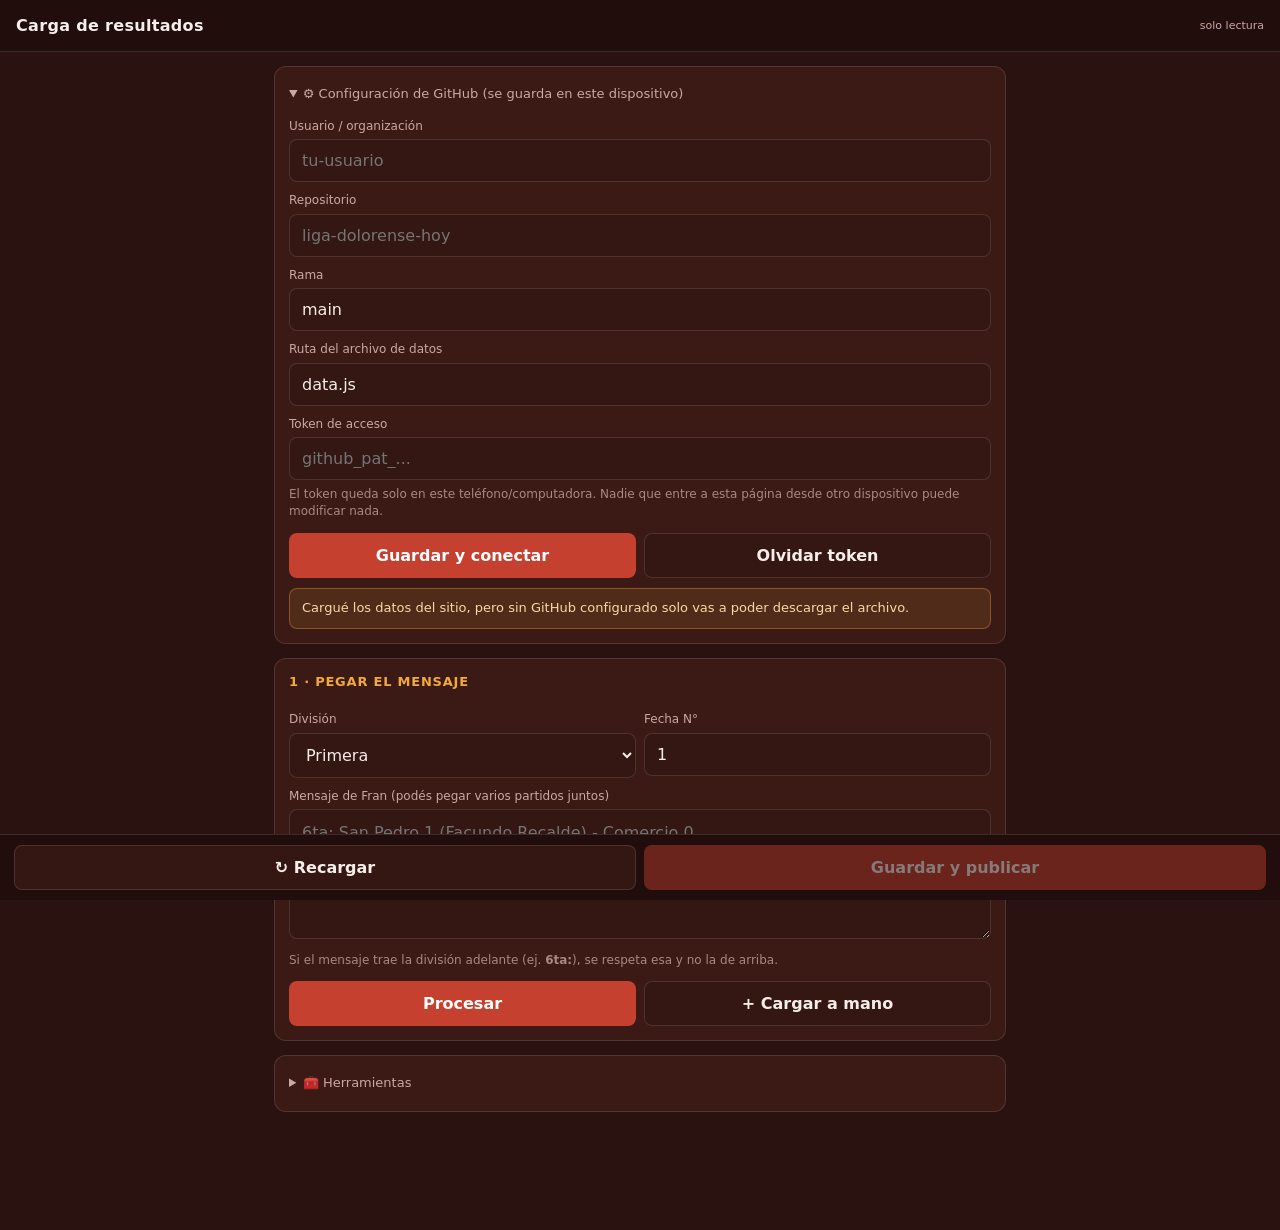
==== carga.html @ 88c8e80f "Add files via upload" ====
<!DOCTYPE html>
<html lang="es">
<head>
<meta charset="UTF-8">
<meta name="viewport" content="width=device-width, initial-scale=1.0">
<meta name="robots" content="noindex, nofollow">
<title>Carga · Liga Dolorense Hoy</title>
<style>
:root{
  --bg:#2A1210; --bg-alt:#341612; --panel:#3B1A16; --header:#210D0B;
  --border:rgba(255,255,255,.12); --text:#F5EEE9; --muted:#C9A9A2; --dim:#A98882;
  --red:#C6402F; --red-bright:#E5502F; --gold:#F2A93B; --teal:#33CE9B; --danger:#FF5C55;
}
*{box-sizing:border-box;-webkit-tap-highlight-color:transparent;}
body{margin:0;background:var(--bg);color:var(--text);font-family:system-ui,-apple-system,"Segoe UI",Roboto,sans-serif;font-size:15px;line-height:1.45;padding-bottom:90px;}
header{background:var(--header);padding:14px 16px;position:sticky;top:0;z-index:20;display:flex;align-items:center;justify-content:space-between;gap:10px;border-bottom:1px solid var(--border);}
header h1{margin:0;font-size:16px;letter-spacing:.02em;}
header .estado{font-size:11px;color:var(--muted);}
main{padding:14px;max-width:760px;margin:0 auto;}
section{background:var(--panel);border:1px solid var(--border);border-radius:12px;padding:14px;margin-bottom:14px;}
h2{margin:0 0 10px;font-size:13px;text-transform:uppercase;letter-spacing:.06em;color:var(--gold);}
label{display:block;font-size:12px;color:var(--muted);margin:10px 0 4px;}
input,select,textarea,button{font-family:inherit;font-size:16px;}
input,select,textarea{width:100%;background:var(--bg-alt);border:1px solid var(--border);color:var(--text);border-radius:8px;padding:11px 12px;}
textarea{min-height:130px;resize:vertical;line-height:1.5;}
button{cursor:pointer;border:none;border-radius:8px;padding:12px 16px;font-weight:600;background:var(--bg-alt);color:var(--text);border:1px solid var(--border);}
button.primary{background:var(--red);color:#fff;border-color:transparent;}
button.gold{background:var(--gold);color:#3A2205;border-color:transparent;}
button:disabled{opacity:.45;cursor:not-allowed;}
.row{display:flex;gap:8px;flex-wrap:wrap;}
.row>*{flex:1;min-width:0;}
details summary{cursor:pointer;font-size:13px;color:var(--muted);padding:4px 0;}
.hint{font-size:12px;color:var(--dim);margin-top:6px;}
.aviso{padding:10px 12px;border-radius:8px;font-size:13px;margin-top:10px;}
.aviso.err{background:rgba(255,92,85,.14);border:1px solid rgba(255,92,85,.4);color:#FFC9C6;}
.aviso.warn{background:rgba(242,169,59,.12);border:1px solid rgba(242,169,59,.35);color:#F7D9A6;}
.aviso.ok{background:rgba(51,206,155,.12);border:1px solid rgba(51,206,155,.35);color:#B6EFD8;}

.partido{background:var(--bg-alt);border:1px solid var(--border);border-radius:10px;padding:12px;margin-bottom:10px;}
.partido.suspendido{border-color:rgba(242,169,59,.5);background:rgba(242,169,59,.06);}
.btn-suspender{width:100%;margin:8px 0 4px;padding:9px;border-radius:8px;border:1px dashed var(--muted);background:none;color:var(--muted);font-size:12.5px;}
.btn-suspender.activo{border:1px solid var(--gold);background:rgba(242,169,59,.14);color:var(--gold);font-weight:600;}
.borrador-aviso{position:sticky;top:56px;z-index:15;margin:-4px -4px 10px;padding:8px 12px;border-radius:8px;background:rgba(79,168,224,.14);border:1px solid rgba(79,168,224,.4);color:#A9D8F5;font-size:12.5px;text-align:center;}
.partido .cab{display:flex;justify-content:space-between;align-items:center;gap:8px;margin-bottom:8px;}
.partido .cab .meta{font-size:11px;color:var(--gold);text-transform:uppercase;letter-spacing:.04em;}
.partido .borrar{background:none;border:none;color:var(--dim);font-size:20px;padding:0 6px;line-height:1;}
.lado{display:grid;grid-template-columns:1fr 62px;gap:8px;align-items:center;margin-bottom:6px;}
.chips{display:flex;flex-wrap:wrap;gap:5px;margin:4px 0 8px;}
.chip{font-size:11px;padding:3px 8px;border-radius:20px;border:1px solid var(--border);color:var(--muted);}
.chip.ok{border-color:rgba(51,206,155,.5);color:#9DE8CB;}
.chip.corregido{border-color:rgba(242,169,59,.55);color:#F7D9A6;}
.chip.nuevo{border-color:rgba(79,168,224,.55);color:#A9D8F5;}
.barra{position:fixed;left:0;right:0;bottom:0;background:var(--header);border-top:1px solid var(--border);padding:10px 14px;display:flex;gap:8px;z-index:30;}
.barra button{flex:1;}
.oculto{display:none !important;}
</style>
</head>
<body>

<header>
  <h1>Carga de resultados</h1>
  <span class="estado" id="estado">sin conectar</span>
</header>

<main>

  <!-- ============ CONFIGURACIÓN ============ -->
  <section>
    <details id="det-config">
      <summary>⚙️ Configuración de GitHub (se guarda en este dispositivo)</summary>
      <label>Usuario / organización</label>
      <input id="cfg-owner" placeholder="tu-usuario" autocapitalize="off" autocorrect="off">
      <label>Repositorio</label>
      <input id="cfg-repo" placeholder="liga-dolorense-hoy" autocapitalize="off" autocorrect="off">
      <label>Rama</label>
      <input id="cfg-branch" value="main" autocapitalize="off" autocorrect="off">
      <label>Ruta del archivo de datos</label>
      <input id="cfg-path" value="data.js" autocapitalize="off" autocorrect="off">
      <label>Token de acceso</label>
      <input id="cfg-token" type="password" placeholder="github_pat_..." autocapitalize="off" autocorrect="off">
      <div class="hint">El token queda solo en este teléfono/computadora. Nadie que entre a esta página desde otro dispositivo puede modificar nada.</div>
      <div class="row" style="margin-top:12px">
        <button class="primary" onclick="guardarConfig()">Guardar y conectar</button>
        <button onclick="olvidarConfig()">Olvidar token</button>
      </div>
    </details>
    <div id="cfg-aviso"></div>
  </section>

  <!-- ============ PEGAR MENSAJE ============ -->
  <!-- ============ SUSPENDIDOS PENDIENTES ============ -->
  <section id="sec-suspendidos" class="oculto">
    <h2>🚩 Suspendidos esperando resolución de la Liga</h2>
    <div id="lista-suspendidos"></div>
  </section>

  <section id="sec-pegar">
    <h2>1 · Pegar el mensaje</h2>
    <div class="row">
      <div>
        <label>División</label>
        <select id="in-division">
          <option>Primera</option><option>3ra</option><option>4ta</option><option>5ta</option><option>6ta</option>
        </select>
      </div>
      <div>
        <label>Fecha N°</label>
        <input id="in-fecha" type="number" min="1" value="1" inputmode="numeric">
      </div>
    </div>
    <label>Mensaje de Fran (podés pegar varios partidos juntos)</label>
    <textarea id="in-texto" placeholder="6ta: San Pedro 1 (Facundo Recalde) - Comercio 0&#10;6ta: Sarmiento 2 (Pérez, Gómez) - Atlanta 1 (López)"></textarea>
    <div class="hint">Si el mensaje trae la división adelante (ej. <b>6ta:</b>), se respeta esa y no la de arriba.</div>
    <div class="row" style="margin-top:12px">
      <button class="primary" onclick="procesar()">Procesar</button>
      <button onclick="agregarVacio()">+ Cargar a mano</button>
    </div>
  </section>

  <!-- ============ REVISIÓN ============ -->
  <section id="sec-revision" class="oculto">
    <h2>2 · Revisar antes de guardar</h2>
    <div id="borrador-contador"></div>
    <div id="lista-partidos"></div>
    <div id="revision-avisos"></div>
    <button onclick="agregarVacio()" style="width:100%;margin-top:6px">+ Agregar otro partido</button>
  </section>

  <!-- ============ HERRAMIENTAS ============ -->
  <section>
    <details>
      <summary>🧰 Herramientas</summary>
      <div class="hint" style="margin:10px 0">Arrancar un torneo nuevo: borra partidos y goleadores, y <b>conserva</b> tabla anual, campeones históricos, planteles, escudos y auspiciantes.</div>
      <label>Nombre del torneo nuevo</label>
      <input id="in-torneo-nuevo" placeholder="Torneo Clausura 2026">
      <button class="gold" style="width:100%;margin-top:10px" onclick="nuevoTorneo()">Dejar todo en cero</button>
      <hr style="border:none;border-top:1px solid var(--border);margin:16px 0">
      <button style="width:100%" onclick="descargarData()">⬇ Descargar data.js</button>
      <div class="hint">Por si preferís subirlo a mano en vez de guardar en GitHub.</div>
    </details>
  </section>

</main>

<div class="barra">
  <button onclick="recargarDesdeRepo()">↻ Recargar</button>
  <button class="primary" id="btn-guardar" onclick="guardarEnGitHub()" disabled>Guardar y publicar</button>
</div>

<script>
/* ============================================================
   ESTADO
   ============================================================ */
let DATA = null;          // contenido de data.js
let SHA = null;           // sha del archivo en GitHub
let PENDIENTES = [];      // partidos en revisión
let ALIAS = JSON.parse(localStorage.getItem('ldh_alias') || '{}');   // "san pedro" -> "San Martín de S.P"

const CFG_KEYS = ['owner','repo','branch','path','token'];
function cfg(){ const o={}; CFG_KEYS.forEach(k=>o[k]=localStorage.getItem('ldh_'+k)||''); return o; }

/* ============================================================
   UTILIDADES DE TEXTO
   ============================================================ */
function norm(s){
  return (s||'').normalize('NFD').replace(/[\u0300-\u036f]/g,'')
    .toLowerCase().replace(/[.\-_]/g,' ').replace(/\s+/g,' ').trim();
}
function distancia(a,b){
  const m=a.length,n=b.length; if(!m) return n; if(!n) return m;
  let prev=Array.from({length:n+1},(_,j)=>j), cur=new Array(n+1);
  for(let i=1;i<=m;i++){ cur[0]=i;
    for(let j=1;j<=n;j++) cur[j]=Math.min(prev[j]+1, cur[j-1]+1, prev[j-1]+(a[i-1]===b[j-1]?0:1));
    [prev,cur]=[cur,prev];
  }
  return prev[n];
}
function b64aTexto(b64){
  const bin=atob(b64.replace(/\s/g,''));
  return new TextDecoder().decode(Uint8Array.from(bin,c=>c.charCodeAt(0)));
}
function textoAb64(s){
  const bytes=new TextEncoder().encode(s); let bin='';
  bytes.forEach(b=>bin+=String.fromCharCode(b)); return btoa(bin);
}
function esc(s){ return (s||'').replace(/[&<>"]/g,c=>({'&':'&amp;','<':'&lt;','>':'&gt;','"':'&quot;'}[c])); }

/* ============================================================
   EQUIPOS Y CATEGORÍAS
   ============================================================ */
function todosLosEquipos(){ return [...(DATA.teams.A||[]), ...(DATA.teams.B||[])]; }
function categoriaDe(equipo){
  if((DATA.teams.A||[]).includes(equipo)) return 'A';
  if((DATA.teams.B||[]).includes(equipo)) return 'B';
  return null;
}
// Resuelve un nombre suelto contra la lista real de clubes.
function resolverEquipo(txt){
  const n = norm(txt);
  if(!n) return null;
  if(ALIAS[n]) return ALIAS[n];
  const equipos = todosLosEquipos();
  let exacto = equipos.find(e=>norm(e)===n);
  if(exacto) return exacto;
  // contiene / empieza
  let parcial = equipos.find(e=>norm(e).includes(n)||n.includes(norm(e)));
  if(parcial) return parcial;
  // distancia
  let mejor=null, mejorD=99;
  equipos.forEach(e=>{ const d=distancia(n,norm(e)); if(d<mejorD){mejorD=d;mejor=e;} });
  return mejorD<=3 ? mejor : null;
}

/* ============================================================
   JUGADORES: nombres conocidos por club
   Se alimenta de los planteles cargados + de todos los goles ya registrados.
   ============================================================ */
function nombresConocidos(club){
  const set = new Map(); // normalizado -> grafía canónica
  const agregar = n => { const k=norm(n); if(k && !set.has(k)) set.set(k,n); };
  const roster = (DATA.rosters||{})[club];
  if(Array.isArray(roster)) roster.forEach(j=> agregar(typeof j==='string'? j : (j.nombre||j.jugador||'')));
  (DATA.matches||[]).forEach(m=>{
    if(m.local===club) (m.goleadoresLocal||[]).forEach(agregar);
    if(m.visitante===club) (m.goleadoresVisitante||[]).forEach(agregar);
  });
  return set;
}
// Devuelve {nombre, estado} donde estado = ok | corregido | nuevo
function resolverJugador(txt, club){
  const limpio = (txt||'').replace(/\s+/g,' ').trim();
  if(!limpio) return null;
  const conocidos = nombresConocidos(club);
  const n = norm(limpio);
  if(conocidos.has(n)){
    const canon = conocidos.get(n);
    return { nombre: canon, estado: canon===limpio ? 'ok' : 'corregido' };
  }
  // apellido suelto o error de tipeo
  let mejor=null, mejorD=99;
  conocidos.forEach((canon,key)=>{
    let d = distancia(n,key);
    if(key.split(' ').some(p=>p===n) || key.includes(n)) d = Math.min(d,1);
    if(d<mejorD){ mejorD=d; mejor=canon; }
  });
  if(mejor && mejorD<=2) return { nombre: mejor, estado:'corregido' };
  return { nombre: limpio, estado:'nuevo' };
}

/* ============================================================
   PARSER DEL MENSAJE
   ============================================================ */
const RE_DIV = /^\s*(primera|1ra|1era|3ra|3era|4ta|5ta|6ta)\b[^:]*:?\s*/i;
function normDivision(d){
  const n = norm(d);
  if(n.startsWith('prim')||n.startsWith('1')) return 'Primera';
  if(n.startsWith('3')) return '3ra';
  if(n.startsWith('4')) return '4ta';
  if(n.startsWith('5')) return '5ta';
  if(n.startsWith('6')) return '6ta';
  return null;
}
// "Nombre, Otro (2)" -> ["Nombre","Otro","Otro"]
function partirGoleadores(txt){
  if(!txt) return [];
  return txt.split(/,| y |;/i).map(s=>s.trim()).filter(Boolean).flatMap(s=>{
    const m = s.match(/^(.*?)\s*(?:x\s*(\d+)|\((\d+)\))\s*$/i);
    if(m){ const veces=parseInt(m[2]||m[3],10)||1; return Array(veces).fill(m[1].trim()); }
    return [s];
  });
}
function parsearLinea(linea, divisionActual){
  let div = divisionActual;
  const mDiv = linea.match(RE_DIV);
  if(mDiv){ div = normDivision(mDiv[1]) || div; linea = linea.replace(RE_DIV,''); }
  linea = linea.trim();
  if(!linea) return { division: div, partido: null };

  const re = /^(.*?)\s+(\d+)\s*(?:\(([^)]*)\))?\s*(?:[-–—]|vs\.?|v\.?)?\s*(.*?)\s+(\d+)\s*(?:\(([^)]*)\))?\s*$/i;
  const m = linea.match(re);
  if(!m) return { division: div, partido: null, error: linea };

  const eqL = resolverEquipo(m[1]), eqV = resolverEquipo(m[4]);
  const p = {
    division: div,
    localTexto: m[1].trim(), visitanteTexto: m[4].trim(),
    local: eqL, visitante: eqV,
    golesLocal: parseInt(m[2],10), golesVisitante: parseInt(m[5],10),
    goleadoresLocal: partirGoleadores(m[3]),
    goleadoresVisitante: partirGoleadores(m[6]),
    nota: '',
  };
  return { division: div, partido: p };
}
function parsearMensaje(texto, divisionDefault){
  const out=[], errores=[];
  let div = divisionDefault;
  texto.split(/\r?\n/).forEach(l=>{
    if(!l.trim()) return;
    // línea que es solo un encabezado de división
    const soloDiv = l.trim().match(/^(primera|1ra|1era|3ra|3era|4ta|5ta|6ta)\b[^\d]*$/i);
    if(soloDiv){ div = normDivision(soloDiv[1]) || div; return; }
    const r = parsearLinea(l, div);
    div = r.division;
    if(r.partido) out.push(r.partido);
    else if(r.error) errores.push(r.error);
  });
  return { partidos: out, errores };
}

/* ============================================================
   RENDER DE LA REVISIÓN
   ============================================================ */
function procesar(){
  if(!DATA){ avisar('cfg-aviso','err','Primero conectá el repositorio o esperá a que cargue el archivo.'); return; }
  const texto = document.getElementById('in-texto').value;
  const div = document.getElementById('in-division').value;
  const { partidos, errores } = parsearMensaje(texto, div);
  partidos.forEach(p=>PENDIENTES.push(p));
  if(errores.length){
    avisar('revision-avisos','warn','No pude interpretar estas líneas, cargalas a mano:<br>'+errores.map(e=>'· '+esc(e)).join('<br>'));
  }
  if(!partidos.length && !errores.length){ avisar('revision-avisos','err','No encontré ningún partido en el texto.'); }
  document.getElementById('in-texto').value='';
  pintar();
}
function agregarVacio(){
  if(!DATA) return;
  PENDIENTES.push({ division: document.getElementById('in-division').value,
    local:null, visitante:null, golesLocal:0, golesVisitante:0,
    goleadoresLocal:[], goleadoresVisitante:[], nota:'' });
  pintar();
}
function optsEquipos(sel){
  return '<option value="">— elegir club —</option>' + todosLosEquipos()
    .map(e=>`<option value="${esc(e)}" ${e===sel?'selected':''}>${esc(e)} (${categoriaDe(e)})</option>`).join('');
}
function chipsDe(nombres, club){
  if(!club) return '';
  return nombres.map(n=>{ const r=resolverJugador(n,club); if(!r) return '';
    const t = r.estado==='corregido' ? `${esc(n)} → ${esc(r.nombre)}` : esc(r.nombre);
    const et = r.estado==='nuevo' ? ' · nuevo' : '';
    return `<span class="chip ${r.estado}">${t}${et}</span>`; }).join('');
}
function pintarSuspendidos(){
  const sec = document.getElementById('sec-suspendidos');
  const cont = document.getElementById('lista-suspendidos');
  if(!DATA){ sec.classList.add('oculto'); return; }
  const pendientes = (DATA.matches||[]).filter(m=>m.estado==='suspendido');
  sec.classList.toggle('oculto', pendientes.length===0);
  cont.innerHTML = pendientes.map((m,idx)=>`
    <div class="partido suspendido">
      <div class="cab">
        <span class="meta">${esc(m.division)} · Fecha ${m.fecha} · Categoría ${esc(m.categoria)}</span>
      </div>
      <div style="font-weight:600;font-size:14px;margin:4px 0">${esc(m.local)} vs ${esc(m.visitante)}</div>
      ${m.nota ? `<div class="hint" style="margin:0 0 8px">${esc(m.nota)}</div>` : ''}
      <button class="gold" style="width:100%" onclick="resolverSuspendido(${m.fecha}, '${esc(m.division)}', '${esc(m.local)}', '${esc(m.visitante)}')">
        Ya lo resolvió la Liga — cargar resultado
      </button>
    </div>`).join('');
}
function resolverSuspendido(fecha, division, local, visitante){
  document.getElementById('in-fecha').value = fecha;
  document.getElementById('in-division').value = division;
  PENDIENTES.push({ division, local, visitante, golesLocal:0, golesVisitante:0,
    goleadoresLocal:[], goleadoresVisitante:[], nota:'', suspendido:false });
  pintar();
  document.getElementById('sec-revision').scrollIntoView({behavior:'smooth'});
}

function pintar(){
  const cont = document.getElementById('lista-partidos');
  document.getElementById('sec-revision').classList.toggle('oculto', PENDIENTES.length===0);
  const contador = document.getElementById('borrador-contador');
  if(contador){
    contador.innerHTML = PENDIENTES.length
      ? `<div class="borrador-aviso">📋 ${PENDIENTES.length} partido(s) guardados como borrador en este dispositivo · todavía NO están publicados en la web</div>`
      : '';
  }
  cont.innerHTML = PENDIENTES.map((p,i)=>{
    const cat = p.local ? categoriaDe(p.local) : (p.visitante ? categoriaDe(p.visitante) : '—');
    const camposResultado = p.suspendido ? '' : `
      <div class="lado">
        <select onchange="setCampo(${i},'local',this.value)">${optsEquipos(p.local)}</select>
        <input type="number" min="0" inputmode="numeric" value="${p.golesLocal}" onchange="setCampo(${i},'golesLocal',this.value)">
      </div>
      <input placeholder="Goleadores del local (separados por coma)" value="${esc(p.goleadoresLocal.join(', '))}"
             onchange="setGoleadores(${i},'goleadoresLocal',this.value)">
      <div class="chips">${chipsDe(p.goleadoresLocal,p.local)}</div>
      <div class="lado">
        <select onchange="setCampo(${i},'visitante',this.value)">${optsEquipos(p.visitante)}</select>
        <input type="number" min="0" inputmode="numeric" value="${p.golesVisitante}" onchange="setCampo(${i},'golesVisitante',this.value)">
      </div>
      <input placeholder="Goleadores del visitante (separados por coma)" value="${esc(p.goleadoresVisitante.join(', '))}"
             onchange="setGoleadores(${i},'goleadoresVisitante',this.value)">
      <div class="chips">${chipsDe(p.goleadoresVisitante,p.visitante)}</div>`;
    const clubesSuspendido = p.suspendido ? `
      <div class="lado">
        <select onchange="setCampo(${i},'local',this.value)">${optsEquipos(p.local)}</select>
        <span></span>
      </div>
      <div class="lado">
        <select onchange="setCampo(${i},'visitante',this.value)">${optsEquipos(p.visitante)}</select>
        <span></span>
      </div>` : '';
    return `
    <div class="partido ${p.suspendido?'suspendido':''}">
      <div class="cab">
        <span class="meta">${esc(p.division)} · Categoría ${cat||'?'}</span>
        <button class="borrar" onclick="quitar(${i})">×</button>
      </div>
      ${clubesSuspendido}
      ${camposResultado}
      <button class="btn-suspender ${p.suspendido?'activo':''}" onclick="toggleSuspendido(${i})">
        ${p.suspendido ? '🚩 Marcado como suspendido/reprogramado — tocá para deshacer' : 'Marcar como suspendido / reprogramado'}
      </button>
      <input placeholder="Nota para mostrar junto al resultado (opcional) — ej: Partido inconcluso por disturbios"
             value="${esc(p.nota||'')}" onchange="setNota(${i},this.value)">
      ${avisosDe(p)}
    </div>`;
  }).join('');
  document.getElementById('btn-guardar').disabled = PENDIENTES.length===0 || !cfg().token;
  guardarBorrador();
}
function setNota(i, val){ PENDIENTES[i].nota = val; guardarBorrador(); }
function toggleSuspendido(i){
  PENDIENTES[i].suspendido = !PENDIENTES[i].suspendido;
  if(PENDIENTES[i].suspendido){
    PENDIENTES[i].golesLocal = null; PENDIENTES[i].golesVisitante = null;
    PENDIENTES[i].goleadoresLocal = []; PENDIENTES[i].goleadoresVisitante = [];
  } else {
    PENDIENTES[i].golesLocal = 0; PENDIENTES[i].golesVisitante = 0;
  }
  pintar();
}
function avisosDe(p){
  const a=[];
  if(!p.local || !p.visitante) a.push(['err','Falta elegir uno de los clubes.']);
  else{
    if(categoriaDe(p.local)!==categoriaDe(p.visitante)) a.push(['err','Los dos clubes son de categorías distintas.']);
    const fecha = parseInt(document.getElementById('in-fecha').value,10);
    const dup = (DATA.matches||[]).some(m=>m.division===p.division && m.fecha===fecha &&
      ((m.local===p.local&&m.visitante===p.visitante)||(m.local===p.visitante&&m.visitante===p.local)));
    if(dup) a.push(['warn','Este partido ya estaba cargado en esta fecha. Se va a reemplazar.']);
  }
  if(p.suspendido){
    a.push(['warn','No suma a la tabla de posiciones ni a goleadores hasta que cargues el resultado real.']);
    return a.map(([t,m])=>`<div class="aviso ${t}">${m}</div>`).join('');
  }
  const fl=p.golesLocal-p.goleadoresLocal.length, fv=p.golesVisitante-p.goleadoresVisitante.length;
  if(fl>0||fv>0) a.push(['warn',`Faltan autores: ${fl>0?fl+' gol(es) del local':''}${fl>0&&fv>0?' y ':''}${fv>0?fv+' del visitante':''}. Se guarda igual.`]);
  if(fl<0||fv<0) a.push(['err','Hay más goleadores que goles.']);
  return a.map(([t,m])=>`<div class="aviso ${t}">${m}</div>`).join('');
}
function setCampo(i,campo,val){
  PENDIENTES[i][campo] = (campo==='golesLocal'||campo==='golesVisitante') ? (parseInt(val,10)||0) : val;
  // aprender alias de club
  if(campo==='local' && PENDIENTES[i].localTexto) ALIAS[norm(PENDIENTES[i].localTexto)]=val;
  if(campo==='visitante' && PENDIENTES[i].visitanteTexto) ALIAS[norm(PENDIENTES[i].visitanteTexto)]=val;
  localStorage.setItem('ldh_alias', JSON.stringify(ALIAS));
  pintar();
}
function setGoleadores(i,campo,val){ PENDIENTES[i][campo]=partirGoleadores(val); pintar(); }
function quitar(i){ PENDIENTES.splice(i,1); pintar(); }

/* ============================================================
   BORRADOR LOCAL: para no perder nada si cerrás la página
   a mitad del domingo. No publica nada, solo guarda en ESTE
   dispositivo hasta que toques "Guardar y publicar".
   ============================================================ */
function guardarBorrador(){
  try{
    localStorage.setItem('ldh_borrador', JSON.stringify({
      pendientes: PENDIENTES,
      fecha: document.getElementById('in-fecha') ? document.getElementById('in-fecha').value : '1',
      division: document.getElementById('in-division') ? document.getElementById('in-division').value : 'Primera',
    }));
  }catch(e){ /* si falla, no es grave: solo no persiste */ }
}
function restaurarBorrador(){
  let guardado = null;
  try{ guardado = JSON.parse(localStorage.getItem('ldh_borrador')||'null'); }catch(e){}
  if(!guardado || !Array.isArray(guardado.pendientes) || !guardado.pendientes.length) return;
  PENDIENTES = guardado.pendientes;
  if(guardado.fecha && document.getElementById('in-fecha')) document.getElementById('in-fecha').value = guardado.fecha;
  if(guardado.division && document.getElementById('in-division')) document.getElementById('in-division').value = guardado.division;
  avisar('revision-avisos','warn',`📋 Recuperé un borrador de este dispositivo con ${guardado.pendientes.length} partido(s) sin publicar todavía.`);
}
function borrarBorrador(){ localStorage.removeItem('ldh_borrador'); }

/* ============================================================
   APLICAR A DATA
   ============================================================ */
function aplicarPendientes(){
  const fecha = parseInt(document.getElementById('in-fecha').value,10);
  PENDIENTES.forEach(p=>{
    const cat = categoriaDe(p.local);
    // sacar duplicado previo
    DATA.matches = DATA.matches.filter(m=>!(m.division===p.division && m.fecha===fecha &&
      ((m.local===p.local&&m.visitante===p.visitante)||(m.local===p.visitante&&m.visitante===p.local))));
    if(p.suspendido){
      DATA.matches.push({
        fecha, categoria: cat, division: p.division,
        local: p.local, visitante: p.visitante,
        golesLocal: null, golesVisitante: null,
        goleadoresLocal: [], goleadoresVisitante: [],
        fase:'liga', estado:'suspendido',
        ...(p.nota && p.nota.trim() ? {nota: p.nota.trim()} : {})
      });
    } else {
      DATA.matches.push({
        fecha, categoria: cat, division: p.division,
        local: p.local, visitante: p.visitante,
        golesLocal: p.golesLocal, golesVisitante: p.golesVisitante,
        goleadoresLocal: p.goleadoresLocal.map(n=>resolverJugador(n,p.local).nombre),
        goleadoresVisitante: p.goleadoresVisitante.map(n=>resolverJugador(n,p.visitante).nombre),
        fase:'liga',
        ...(p.nota && p.nota.trim() ? {nota: p.nota.trim()} : {})
      });
    }
  });
  PENDIENTES=[];
  guardarBorrador();
}
function serializar(){ return 'window.SITE_DATA = ' + JSON.stringify(DATA,null,1) + ';'; }

// Fixture oficial completo del Torneo Clausura 2026 (9 fechas), confirmado por Fran.
// Mismo cruce de equipos que el Apertura, local y visitante invertidos.
// Verificado: cada equipo se cruza exactamente una vez con cada uno de los otros 9 rivales.
const FIXTURE_CLAUSURA = {
  A: {
    1: [{ local: 'B.A.P', visitante: 'San Brochero' }, { local: 'San Martín de S.P', visitante: 'Defensores' }, { local: 'Sarmiento', visitante: 'Las Rosas' }, { local: 'San Vicente', visitante: 'Atlanta' }, { local: 'Comercio', visitante: 'A.F.I' }],
    2: [{ local: 'San Brochero', visitante: 'San Martín de S.P' }, { local: 'Defensores', visitante: 'Comercio' }, { local: 'A.F.I', visitante: 'San Vicente' }, { local: 'Sarmiento', visitante: 'Atlanta' }, { local: 'Las Rosas', visitante: 'B.A.P' }],
    3: [{ local: 'Atlanta', visitante: 'A.F.I' }, { local: 'San Vicente', visitante: 'Defensores' }, { local: 'Sarmiento', visitante: 'B.A.P' }, { local: 'San Martín de S.P', visitante: 'Las Rosas' }, { local: 'Comercio', visitante: 'San Brochero' }],
    4: [{ local: 'A.F.I', visitante: 'Sarmiento' }, { local: 'Atlanta', visitante: 'Defensores' }, { local: 'San Brochero', visitante: 'San Vicente' }, { local: 'Las Rosas', visitante: 'Comercio' }, { local: 'B.A.P', visitante: 'San Martín de S.P' }],
    5: [{ local: 'Defensores', visitante: 'A.F.I' }, { local: 'San Brochero', visitante: 'Atlanta' }, { local: 'Comercio', visitante: 'B.A.P' }, { local: 'San Martín de S.P', visitante: 'Sarmiento' }, { local: 'San Vicente', visitante: 'Las Rosas' }],
    6: [{ local: 'San Martín de S.P', visitante: 'Comercio' }, { local: 'Sarmiento', visitante: 'Defensores' }, { local: 'A.F.I', visitante: 'San Brochero' }, { local: 'B.A.P', visitante: 'San Vicente' }, { local: 'Las Rosas', visitante: 'Atlanta' }],
    7: [{ local: 'Atlanta', visitante: 'B.A.P' }, { local: 'A.F.I', visitante: 'Las Rosas' }, { local: 'San Vicente', visitante: 'San Martín de S.P' }, { local: 'Defensores', visitante: 'San Brochero' }, { local: 'Sarmiento', visitante: 'Comercio' }],
    8: [{ local: 'San Martín de S.P', visitante: 'Atlanta' }, { local: 'B.A.P', visitante: 'A.F.I' }, { local: 'San Brochero', visitante: 'Sarmiento' }, { local: 'Comercio', visitante: 'San Vicente' }, { local: 'Las Rosas', visitante: 'Defensores' }],
    9: [{ local: 'Defensores', visitante: 'B.A.P' }, { local: 'San Vicente', visitante: 'Sarmiento' }, { local: 'A.F.I', visitante: 'San Martín de S.P' }, { local: 'San Brochero', visitante: 'Las Rosas' }, { local: 'Atlanta', visitante: 'Comercio' }],
  },
  B: {
    1: [{ local: 'Independiente', visitante: 'Luyaba' }, { local: 'Fátima', visitante: 'Travesía' }, { local: 'Huracán', visitante: 'Sargento Cabral' }, { local: 'Ardiles', visitante: 'Las Tapias' }, { local: 'San José', visitante: 'Juventud Unida' }],
    2: [{ local: 'Travesía', visitante: 'Luyaba' }, { local: 'Independiente', visitante: 'San José' }, { local: 'Juventud Unida', visitante: 'Ardiles' }, { local: 'Las Tapias', visitante: 'Huracán' }, { local: 'Sargento Cabral', visitante: 'Fátima' }],
    3: [{ local: 'Huracán', visitante: 'Juventud Unida' }, { local: 'Ardiles', visitante: 'San José' }, { local: 'Travesía', visitante: 'Independiente' }, { local: 'Luyaba', visitante: 'Sargento Cabral' }, { local: 'Fátima', visitante: 'Las Tapias' }],
    4: [{ local: 'Juventud Unida', visitante: 'Fátima' }, { local: 'Luyaba', visitante: 'Las Tapias' }, { local: 'Sargento Cabral', visitante: 'Travesía' }, { local: 'Ardiles', visitante: 'Independiente' }, { local: 'San José', visitante: 'Huracán' }],
    5: [{ local: 'Las Tapias', visitante: 'Travesía' }, { local: 'Juventud Unida', visitante: 'Luyaba' }, { local: 'Fátima', visitante: 'San José' }, { local: 'Huracán', visitante: 'Ardiles' }, { local: 'Independiente', visitante: 'Sargento Cabral' }],
    6: [{ local: 'Huracán', visitante: 'Independiente' }, { local: 'Ardiles', visitante: 'Fátima' }, { local: 'Luyaba', visitante: 'San José' }, { local: 'Travesía', visitante: 'Juventud Unida' }, { local: 'Las Tapias', visitante: 'Sargento Cabral' }],
    7: [{ local: 'Independiente', visitante: 'Las Tapias' }, { local: 'Sargento Cabral', visitante: 'Juventud Unida' }, { local: 'San José', visitante: 'Travesía' }, { local: 'Luyaba', visitante: 'Ardiles' }, { local: 'Fátima', visitante: 'Huracán' }],
    8: [{ local: 'Juventud Unida', visitante: 'Las Tapias' }, { local: 'Fátima', visitante: 'Independiente' }, { local: 'Huracán', visitante: 'Luyaba' }, { local: 'Ardiles', visitante: 'Travesía' }, { local: 'San José', visitante: 'Sargento Cabral' }],
    9: [{ local: 'Travesía', visitante: 'Huracán' }, { local: 'Luyaba', visitante: 'Fátima' }, { local: 'Independiente', visitante: 'Juventud Unida' }, { local: 'Las Tapias', visitante: 'San José' }, { local: 'Sargento Cabral', visitante: 'Ardiles' }],
  },
};

// Igual que computeStandings en app.js: tabla de un torneo/división a partir de los partidos.
function computeStandingsLocal(categoria, division){
  const teams = DATA.teams[categoria];
  const table = {};
  teams.forEach(t => table[t] = { equipo: t, pts: 0 });
  DATA.matches
    .filter(m => m.categoria===categoria && m.division===division && (m.fase||'liga')==='liga')
    .forEach(m=>{
      const L=table[m.local], V=table[m.visitante];
      if(!L||!V) return;
      if(m.golesLocal>m.golesVisitante) L.pts+=3;
      else if(m.golesLocal<m.golesVisitante) V.pts+=3;
      else { L.pts++; V.pts++; }
    });
  return Object.values(table);
}

function nuevoTorneo(){
  if(!DATA) return;
  const nombre = document.getElementById('in-torneo-nuevo').value.trim();
  if(!nombre){ alert('Escribí el nombre del torneo nuevo.'); return; }
  if(!confirm(`Se van a borrar los partidos y goleadores del torneo actual.\n\nLos puntos de Primera, 3ra y 4ta del torneo que termina pasan a sumarse en la Sumatoria General.\nSe conservan: sumatoria general, campeones históricos, planteles, escudos y auspiciantes.\n\n¿Arrancar "${nombre}"?`)) return;

  // Los puntos del torneo que cierra (Primera+3ra+4ta) pasan a sumarse en sumatoriaBase,
  // pero solo si todavía no estaban reflejados ahí (evita duplicar si ya se habían cargado a mano).
  if(DATA.torneo !== DATA.sumatoriaBaseTorneo){
    DATA.sumatoriaBase = DATA.sumatoriaBase || { A:{}, B:{} };
    ['A','B'].forEach(cat=>{
      DATA.sumatoriaBase[cat] = DATA.sumatoriaBase[cat] || {};
      [['Primera','pts1ra'], ['3ra','pts3ra'], ['4ta','pts4ta']].forEach(([division,campo])=>{
        computeStandingsLocal(cat, division).forEach(fila=>{
          if(!DATA.sumatoriaBase[cat][fila.equipo]) DATA.sumatoriaBase[cat][fila.equipo] = {pts1ra:0,pts3ra:0,pts4ta:0};
          DATA.sumatoriaBase[cat][fila.equipo][campo] += fila.pts;
        });
      });
    });
    DATA.sumatoriaBaseTorneo = DATA.torneo;
  }

  DATA.torneo = nombre;
  DATA.matches = [];
  delete DATA.posicionesFinales;
  // Si el nombre del torneo menciona "Clausura", ya tenemos el fixture completo (9 fechas) confirmado
  if(/clausura/i.test(nombre)){
    DATA.fixture = JSON.parse(JSON.stringify(FIXTURE_CLAUSURA));
  } else {
    DATA.fixture = { A:{}, B:{} };
  }
  delete DATA.fixtureDemo;
  delete DATA.fixtureNota;
  delete DATA.goleadores;   // pasa a calcularse solo desde los partidos
  PENDIENTES = [];
  pintar();
  avisar('cfg-aviso','ok','Listo. Ahora tocá <b>Guardar y publicar</b> para que quede en la web.');
  document.getElementById('btn-guardar').disabled = !cfg().token;
}
function descargarData(){
  if(!DATA) return;
  if(PENDIENTES.length && confirm('Hay partidos sin aplicar. ¿Incluirlos?')) aplicarPendientes();
  const a=document.createElement('a');
  a.href=URL.createObjectURL(new Blob([serializar()],{type:'text/javascript'}));
  a.download='data.js'; a.click();
}

/* ============================================================
   GITHUB
   ============================================================ */
function api(ruta,opts={}){
  const c=cfg();
  return fetch(`https://api.github.com/repos/${c.owner}/${c.repo}/${ruta}`,{
    ...opts,
    headers:{ 'Authorization':`Bearer ${c.token}`, 'Accept':'application/vnd.github+json',
              'Content-Type':'application/json', ...(opts.headers||{}) }
  });
}
// Misma lógica que en app.js: qué fecha corresponde hoy, según el calendario.
function fechaActualCalculada(){
  if(!DATA || !DATA.fechaInicioClausura) return null;
  const inicio = new Date(DATA.fechaInicioClausura + 'T00:00:00');
  const hoy = new Date();
  const diffDias = Math.floor((hoy - inicio) / 86400000);
  if(diffDias < 0) return 1;
  const fecha = Math.floor(diffDias / 7) + 1;
  return Math.max(1, Math.min(9, fecha));
}
function precargarFechaDeHoy(){
  const calculada = fechaActualCalculada();
  const input = document.getElementById('in-fecha');
  // Solo la pisa si sigue en el valor por defecto (no si ya la cambiaste vos a mano).
  if(calculada !== null && input && input.value === '1' && calculada !== 1){
    input.value = calculada;
  }
}

async function recargarDesdeRepo(){
  const c=cfg();
  if(c.owner&&c.repo&&c.token){
    try{
      const r = await api(`contents/${encodeURIComponent(c.path)}?ref=${encodeURIComponent(c.branch)}`);
      if(!r.ok) throw new Error('HTTP '+r.status);
      const j = await r.json();
      SHA = j.sha;
      const txt = b64aTexto(j.content);
      DATA = JSON.parse(txt.replace(/^\s*window\.SITE_DATA\s*=\s*/,'').replace(/;\s*$/,''));
      setEstado('conectado · '+(DATA.torneo||''));
      avisar('cfg-aviso','ok','Datos cargados desde GitHub.');
      document.getElementById('det-config').open=false;
      restaurarBorrador();
      precargarFechaDeHoy();
      pintarSuspendidos();
      pintar(); return;
    }catch(e){
      avisar('cfg-aviso','err','No pude leer el archivo en GitHub ('+e.message+'). Revisá usuario, repo, rama, ruta y token.');
    }
  }
  // Fallback: leer el data.js que está al lado de esta página
  try{
    const r = await fetch('data.js?'+Date.now());
    const txt = await r.text();
    DATA = JSON.parse(txt.replace(/^\s*window\.SITE_DATA\s*=\s*/,'').replace(/;\s*$/,''));
    SHA = null;
    setEstado('solo lectura');
    avisar('cfg-aviso','warn','Cargué los datos del sitio, pero sin GitHub configurado solo vas a poder descargar el archivo.');
    restaurarBorrador();
    precargarFechaDeHoy();
    pintarSuspendidos();
    pintar();
  }catch(e){ setEstado('sin datos'); }
}
async function guardarEnGitHub(){
  const c=cfg();
  if(!c.token){ alert('Falta configurar GitHub.'); return; }
  const malos = PENDIENTES.filter(p=>!p.local||!p.visitante||categoriaDe(p.local)!==categoriaDe(p.visitante));
  if(malos.length){ alert('Hay partidos con clubes sin elegir o de categorías distintas. Corregilos primero.'); return; }
  const btn=document.getElementById('btn-guardar');
  btn.disabled=true; btn.textContent='Guardando…';
  // Armamos el resultado sobre una COPIA de DATA. Si falla el guardado en GitHub,
  // los pendientes y el borrador quedan intactos, no se pierde nada.
  const dataOriginal = DATA;
  const pendientesOriginales = PENDIENTES;
  try{
    const fecha=document.getElementById('in-fecha').value;
    const cant=PENDIENTES.length;
    DATA = JSON.parse(JSON.stringify(dataOriginal));
    aplicarPendientes();  // acá adentro ya vacía PENDIENTES y actualiza el borrador, pero solo en esta copia de trabajo
    const r = await api(`contents/${encodeURIComponent(c.path)}`,{
      method:'PUT',
      body: JSON.stringify({
        message: cant ? `Fecha ${fecha}: ${cant} partido(s)` : `Actualizar ${DATA.torneo||'datos'}`,
        content: textoAb64(serializar()),
        sha: SHA || undefined,
        branch: c.branch
      })
    });
    if(!r.ok){ const t=await r.text(); throw new Error('HTTP '+r.status+' '+t.slice(0,120)); }
    const j=await r.json(); SHA=j.content.sha;
    borrarBorrador();
    avisar('revision-avisos','ok','✅ Guardado. En un minuto queda publicado en la web.');
    pintarSuspendidos();
    pintar();
  }catch(e){
    // Falló: restauramos todo como estaba, nada se pierde.
    DATA = dataOriginal;
    PENDIENTES = pendientesOriginales;
    guardarBorrador();
    avisar('revision-avisos','err','No se pudo guardar (nada se perdió, podés reintentar): '+e.message);
    pintar();
  }finally{
    btn.textContent='Guardar y publicar'; btn.disabled=PENDIENTES.length===0 && !DATA;
  }
}

/* ============================================================
   CONFIG / ARRANQUE
   ============================================================ */
function guardarConfig(){
  CFG_KEYS.forEach(k=>localStorage.setItem('ldh_'+k, document.getElementById('cfg-'+k).value.trim()));
  recargarDesdeRepo();
}
function olvidarConfig(){
  localStorage.removeItem('ldh_token');
  document.getElementById('cfg-token').value='';
  avisar('cfg-aviso','warn','Token borrado de este dispositivo.');
}
function setEstado(t){ document.getElementById('estado').textContent=t; }
function avisar(id,tipo,html){ document.getElementById(id).innerHTML=`<div class="aviso ${tipo}">${html}</div>`; }

(function init(){
  const c=cfg();
  CFG_KEYS.forEach(k=>{ if(c[k]) document.getElementById('cfg-'+k).value=c[k]; });
  if(!c.token) document.getElementById('det-config').open=true;
  recargarDesdeRepo();
})();
</script>
</body>
</html>
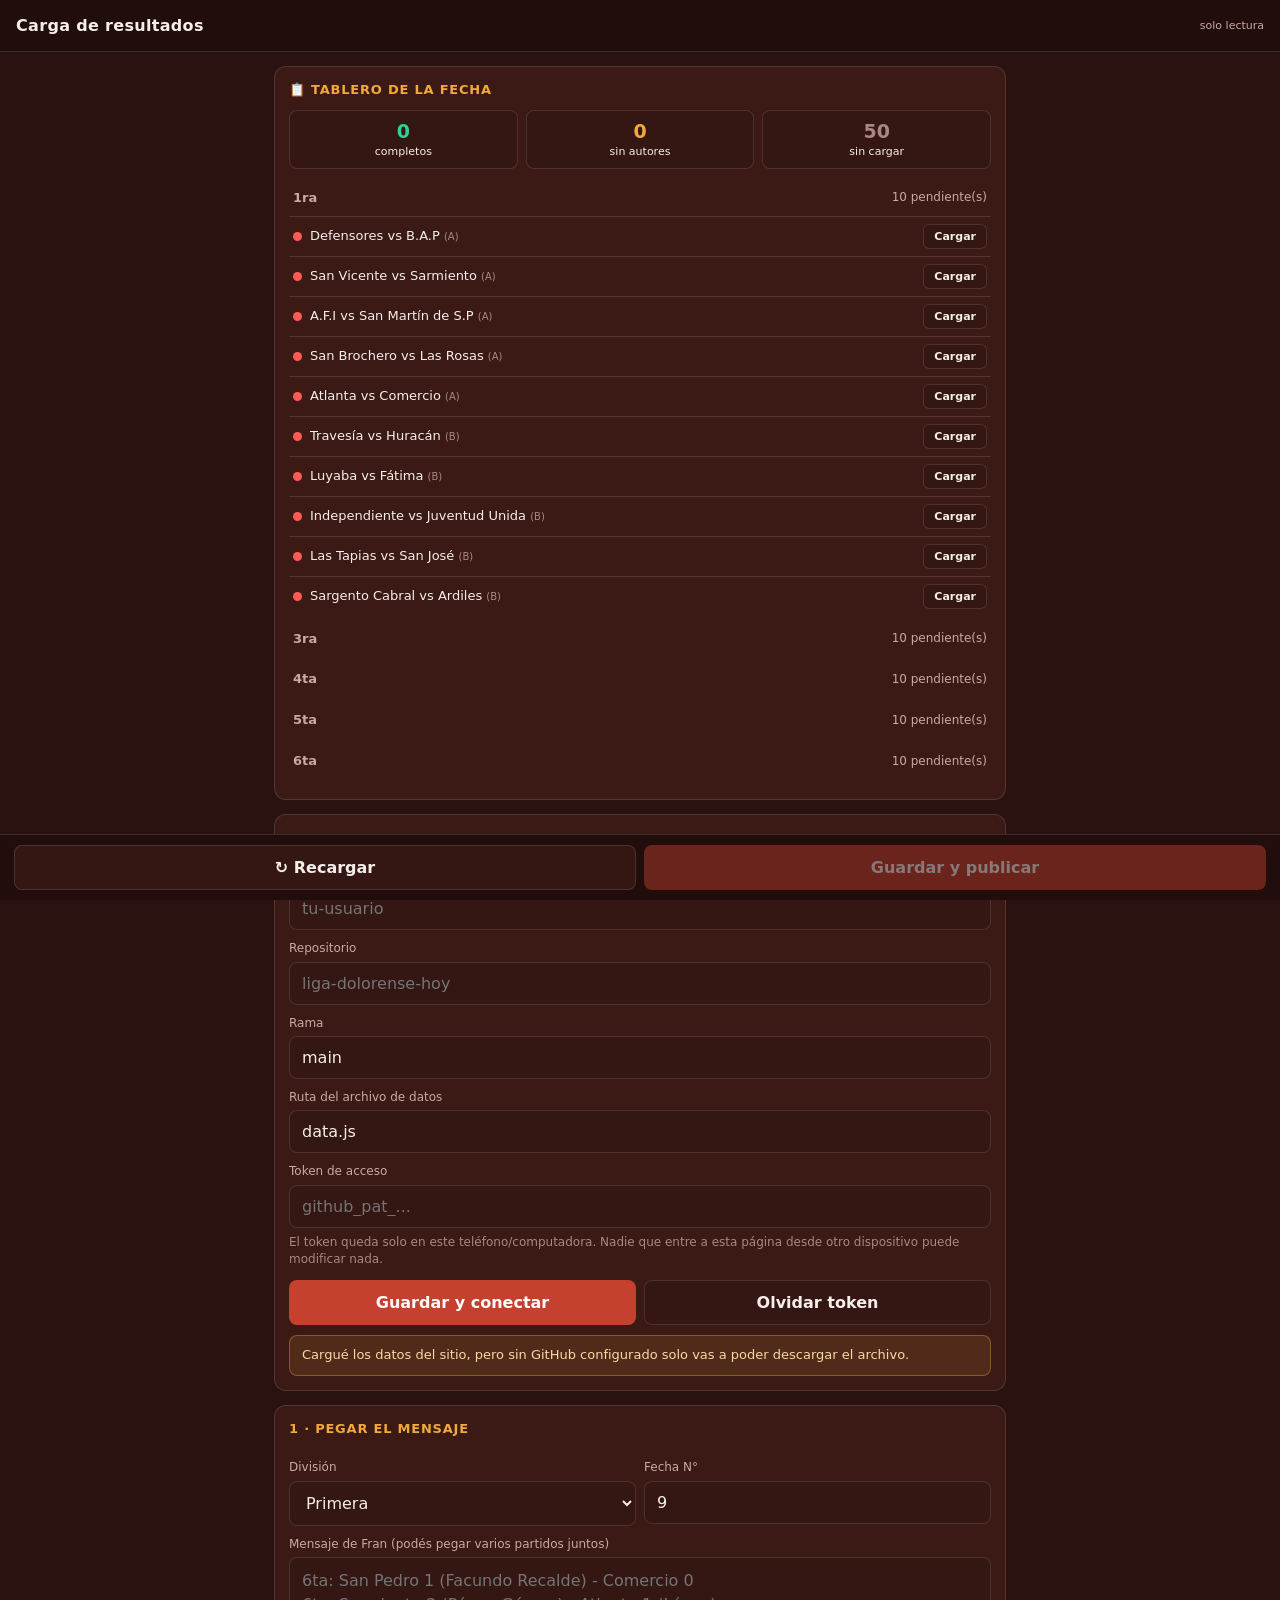
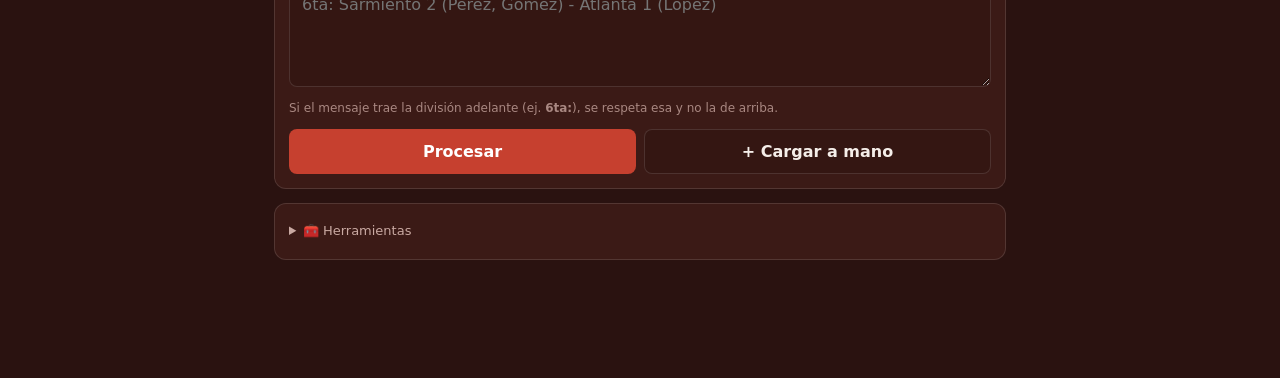
==== commit 9b2eaa2a: "Add files via upload" ====
--- a/carga.html
+++ b/carga.html
@@ -53,6 +53,24 @@
 .barra{position:fixed;left:0;right:0;bottom:0;background:var(--header);border-top:1px solid var(--border);padding:10px 14px;display:flex;gap:8px;z-index:30;}
 .barra button{flex:1;}
 .oculto{display:none !important;}
+.tablero-resumen{display:flex;gap:8px;flex-wrap:wrap;margin-bottom:12px;}
+.tablero-chip{flex:1;min-width:86px;text-align:center;padding:8px 6px;border-radius:8px;font-size:11px;background:var(--bg-alt);border:1px solid var(--border);}
+.tablero-chip b{display:block;font-size:19px;line-height:1.3;}
+.tablero-chip.ok b{color:var(--teal);}
+.tablero-chip.warn b{color:var(--gold);}
+.tablero-chip.off b{color:var(--dim);}
+.tablero-div{margin-bottom:6px;}
+.tablero-div summary{padding:8px 4px;font-size:13px;font-weight:600;cursor:pointer;display:flex;justify-content:space-between;align-items:center;}
+.tablero-div summary .cnt{font-weight:400;color:var(--muted);font-size:12px;}
+.tablero-fila{display:flex;align-items:center;gap:8px;padding:7px 4px;border-top:1px solid var(--border);font-size:13px;}
+.tablero-fila .dot{width:9px;height:9px;border-radius:50%;flex-shrink:0;}
+.dot-vacio{background:var(--danger);}
+.dot-incompleto{background:var(--gold);}
+.dot-completo{background:var(--teal);}
+.dot-suspendido{background:var(--muted);}
+.tablero-fila .equipos{flex:1;min-width:0;}
+.tablero-fila .cat-tag{font-size:10px;color:var(--dim);}
+.tablero-fila button{padding:5px 10px;font-size:11px;border-radius:6px;background:var(--bg-alt);border:1px solid var(--border);color:var(--text);white-space:nowrap;}
 </style>
 </head>
 <body>
@@ -63,6 +81,13 @@
 </header>
 
 <main>
+
+  <!-- ============ TABLERO DE LA FECHA ============ -->
+  <section id="sec-tablero" class="oculto">
+    <h2>📋 Tablero de la fecha</h2>
+    <div id="tablero-resumen"></div>
+    <div id="tablero-divisiones"></div>
+  </section>
 
   <!-- ============ CONFIGURACIÓN ============ -->
   <section>
@@ -342,6 +367,95 @@
     const et = r.estado==='nuevo' ? ' · nuevo' : '';
     return `<span class="chip ${r.estado}">${t}${et}</span>`; }).join('');
 }
+/* ============================================================
+   TABLERO DE LA FECHA: de un vistazo, qué falta cargar.
+   No reemplaza nada del flujo existente — solo lo resume.
+   ============================================================ */
+const DIVISIONES_TABLERO = ['Primera','3ra','4ta','5ta','6ta'];
+
+// Busca este partido (misma fecha/división/equipos, en cualquier orden) primero
+// en lo que todavía no se publicó (PENDIENTES) y si no, en lo ya publicado (DATA.matches).
+function buscarPartido(fecha, division, local, visitante){
+  const enPendientes = PENDIENTES.find(p=>p.division===division &&
+    ((p.local===local&&p.visitante===visitante)||(p.local===visitante&&p.visitante===local)));
+  if(enPendientes) return { origen:'borrador', p: enPendientes };
+  const enPublicado = (DATA.matches||[]).find(m=>m.division===division && m.fecha===fecha &&
+    ((m.local===local&&m.visitante===visitante)||(m.local===visitante&&m.visitante===local)));
+  if(enPublicado) return { origen:'publicado', p: enPublicado };
+  return null;
+}
+function estadoDe(hallazgo){
+  if(!hallazgo) return 'vacio';
+  const p = hallazgo.p;
+  if(p.suspendido || p.estado==='suspendido') return 'suspendido';
+  const gl = p.golesLocal||0, gv = p.golesVisitante||0;
+  const al = (p.goleadoresLocal||[]).length, av = (p.goleadoresVisitante||[]).length;
+  if(al < gl || av < gv) return 'incompleto';
+  return 'completo';
+}
+
+function pintarTablero(){
+  const sec = document.getElementById('sec-tablero');
+  if(!DATA || !DATA.fixture){ sec.classList.add('oculto'); return; }
+  const fecha = parseInt(document.getElementById('in-fecha').value,10) || 1;
+  const conteo = { vacio:0, incompleto:0, completo:0, suspendido:0 };
+  const porDivision = {};
+
+  DIVISIONES_TABLERO.forEach(division=>{
+    const filas = [];
+    ['A','B'].forEach(cat=>{
+      const partidos = (DATA.fixture[cat] && DATA.fixture[cat][fecha]) || [];
+      partidos.forEach(fx=>{
+        const hallazgo = buscarPartido(fecha, division, fx.local, fx.visitante);
+        const estado = estadoDe(hallazgo);
+        conteo[estado]++;
+        filas.push({ cat, local:fx.local, visitante:fx.visitante, estado });
+      });
+    });
+    porDivision[division] = filas;
+  });
+
+  sec.classList.toggle('oculto', false);
+  document.getElementById('tablero-resumen').innerHTML = `
+    <div class="tablero-resumen">
+      <div class="tablero-chip ok"><b>${conteo.completo}</b>completos</div>
+      <div class="tablero-chip warn"><b>${conteo.incompleto}</b>sin autores</div>
+      <div class="tablero-chip off"><b>${conteo.vacio}</b>sin cargar</div>
+      ${conteo.suspendido ? `<div class="tablero-chip warn"><b>${conteo.suspendido}</b>suspendidos</div>` : ''}
+    </div>`;
+
+  document.getElementById('tablero-divisiones').innerHTML = DIVISIONES_TABLERO.map(division=>{
+    const filas = porDivision[division];
+    const faltan = filas.filter(f=>f.estado==='vacio'||f.estado==='incompleto').length;
+    const filasHtml = filas.map(f=>`
+      <div class="tablero-fila">
+        <span class="dot dot-${f.estado}"></span>
+        <span class="equipos">${esc(f.local)} vs ${esc(f.visitante)} <span class="cat-tag">(${f.cat})</span></span>
+        ${f.estado!=='completo' ? `<button onclick="cargarDesdeTablero(${fecha},'${esc(division)}','${esc(f.local)}','${esc(f.visitante)}')">${f.estado==='vacio'?'Cargar':'Completar'}</button>` : ''}
+      </div>`).join('');
+    return `
+    <details class="tablero-div" ${division==='Primera' ? 'open' : ''}>
+      <summary>${division==='Primera'?'1ra':division} <span class="cnt">${faltan>0?faltan+' pendiente(s)':'✓ completo'}</span></summary>
+      ${filasHtml}
+    </details>`;
+  }).join('');
+}
+
+// Deja todo listo para cargar este partido puntual: fecha/división precargadas,
+// y si no había nada empezado, agrega una fila vacía con los equipos ya elegidos.
+function cargarDesdeTablero(fecha, division, local, visitante){
+  document.getElementById('in-fecha').value = fecha;
+  document.getElementById('in-division').value = division;
+  const yaPendiente = PENDIENTES.some(p=>p.division===division &&
+    ((p.local===local&&p.visitante===visitante)||(p.local===visitante&&p.visitante===local)));
+  if(!yaPendiente){
+    PENDIENTES.push({ division, local, visitante, golesLocal:0, golesVisitante:0,
+      goleadoresLocal:[], goleadoresVisitante:[], nota:'', suspendido:false });
+  }
+  pintar();
+  document.getElementById('sec-revision').scrollIntoView({behavior:'smooth'});
+}
+
 function pintarSuspendidos(){
   const sec = document.getElementById('sec-suspendidos');
   const cont = document.getElementById('lista-suspendidos');
@@ -372,6 +486,7 @@
 function pintar(){
   const cont = document.getElementById('lista-partidos');
   document.getElementById('sec-revision').classList.toggle('oculto', PENDIENTES.length===0);
+  pintarTablero();
   const contador = document.getElementById('borrador-contador');
   if(contador){
     contador.innerHTML = PENDIENTES.length
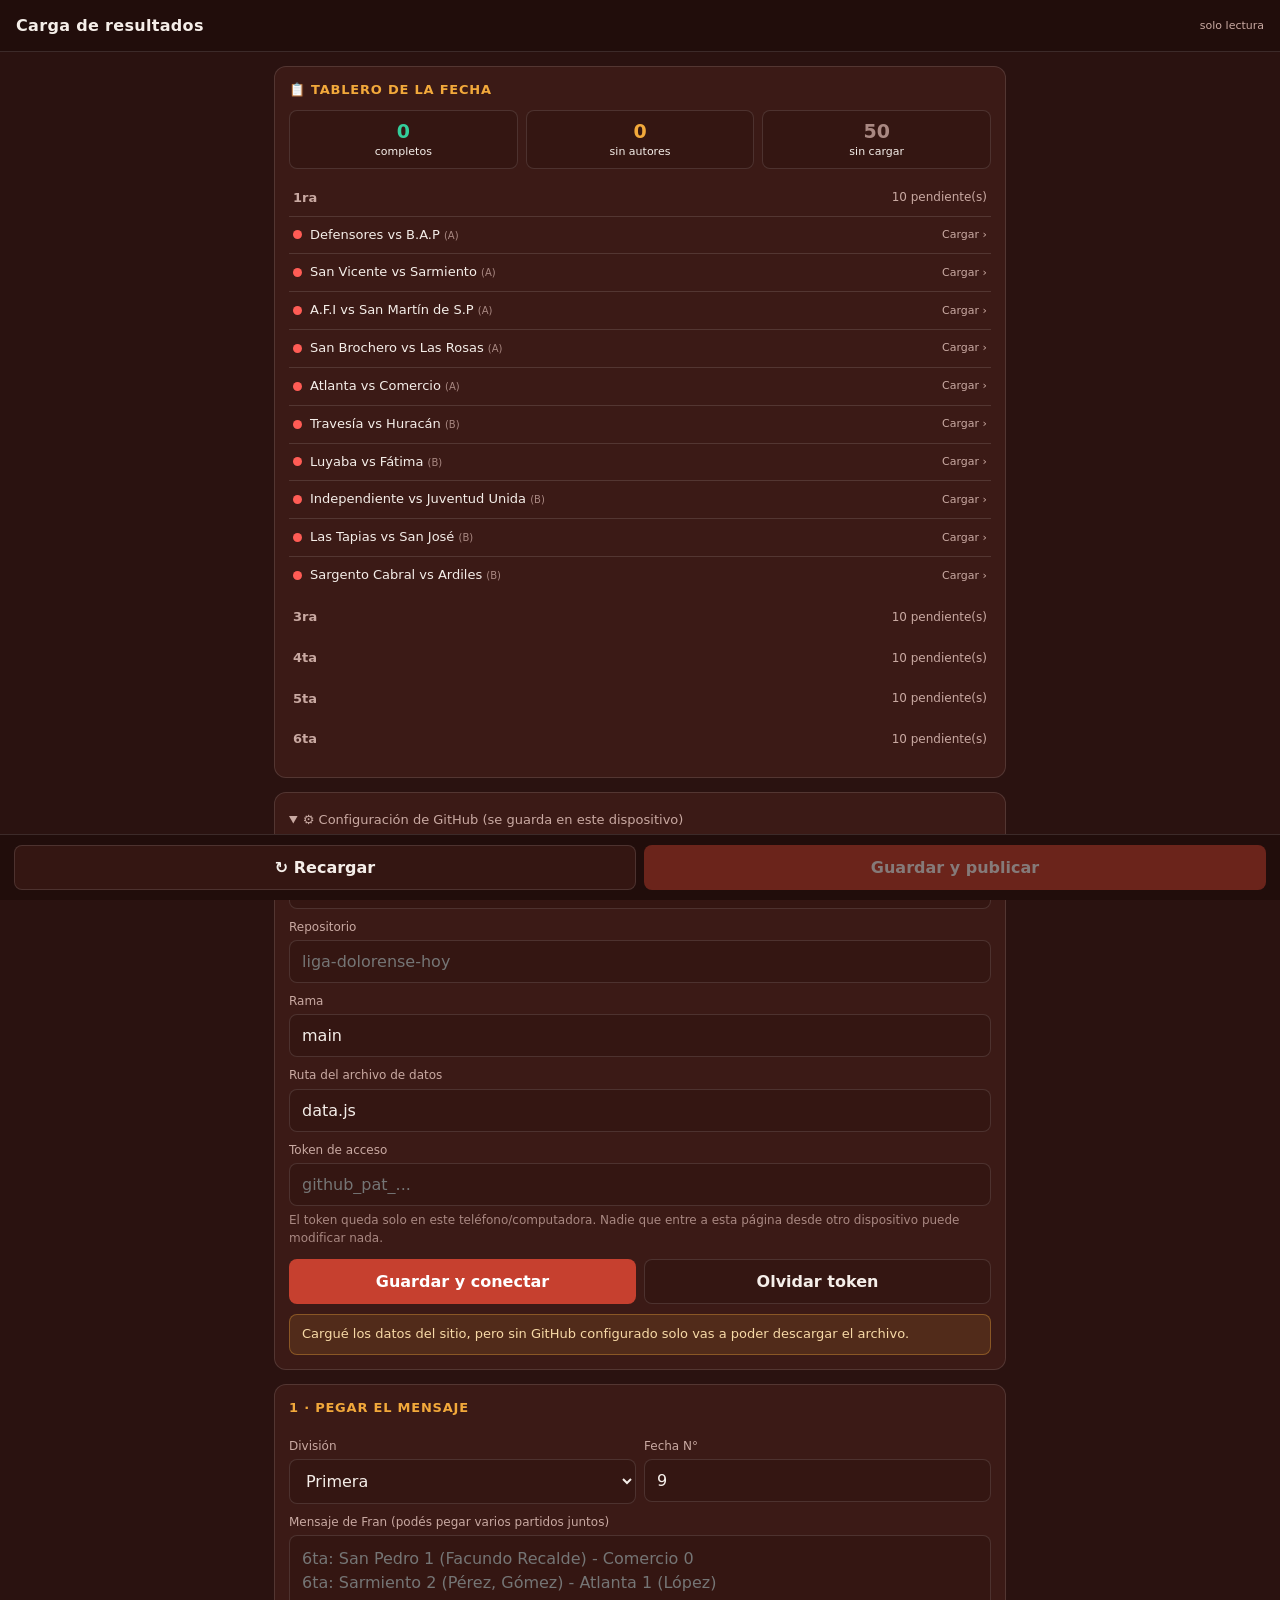
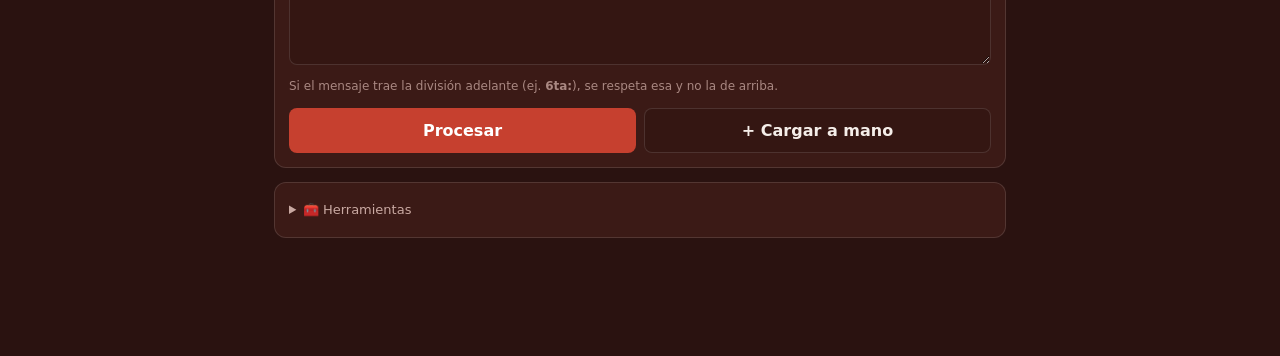
==== commit c3eead4a: "Add files via upload" ====
--- a/carga.html
+++ b/carga.html
@@ -62,7 +62,9 @@
 .tablero-div{margin-bottom:6px;}
 .tablero-div summary{padding:8px 4px;font-size:13px;font-weight:600;cursor:pointer;display:flex;justify-content:space-between;align-items:center;}
 .tablero-div summary .cnt{font-weight:400;color:var(--muted);font-size:12px;}
-.tablero-fila{display:flex;align-items:center;gap:8px;padding:7px 4px;border-top:1px solid var(--border);font-size:13px;}
+.tablero-fila{display:flex;align-items:center;gap:8px;padding:9px 4px;border-top:1px solid var(--border);font-size:13px;cursor:pointer;-webkit-tap-highlight-color:rgba(242,169,59,.15);}
+.tablero-fila:active{background:rgba(242,169,59,.08);}
+.tablero-fila.activa{background:rgba(242,169,59,.1);cursor:pointer;}
 .tablero-fila .dot{width:9px;height:9px;border-radius:50%;flex-shrink:0;}
 .dot-vacio{background:var(--danger);}
 .dot-incompleto{background:var(--gold);}
@@ -70,7 +72,10 @@
 .dot-suspendido{background:var(--muted);}
 .tablero-fila .equipos{flex:1;min-width:0;}
 .tablero-fila .cat-tag{font-size:10px;color:var(--dim);}
-.tablero-fila button{padding:5px 10px;font-size:11px;border-radius:6px;background:var(--bg-alt);border:1px solid var(--border);color:var(--text);white-space:nowrap;}
+.tablero-cta{font-size:11px;color:var(--muted);white-space:nowrap;}
+.tablero-cta.ok{color:var(--teal);font-size:14px;}
+.tablero-fila-abierta{border-top:1px solid var(--border);}
+.tablero-fila-abierta .partido{margin:8px 4px 10px;}
 </style>
 </head>
 <body>
@@ -155,6 +160,19 @@
   <section>
     <details>
       <summary>🧰 Herramientas</summary>
+
+      <div class="hint" style="margin:10px 0">Corregir un nombre de jugador ya cargado — se corrige de una en <b>todos</b> los partidos donde aparece, sin importar la fecha.</div>
+      <label>Club</label>
+      <select id="cn-club" onchange="cargarNombresDelClub()"><option value="">— elegir club —</option></select>
+      <label>Nombre actual (el que está mal)</label>
+      <select id="cn-actual"><option value="">— elegí primero el club —</option></select>
+      <label>Nombre correcto</label>
+      <input id="cn-nuevo" placeholder="Ej: Facundo Recalde">
+      <button class="gold" style="width:100%;margin-top:10px" onclick="corregirNombre()">Corregir en todos los partidos y publicar</button>
+      <div id="cn-aviso"></div>
+
+      <hr style="border:none;border-top:1px solid var(--border);margin:16px 0">
+
       <div class="hint" style="margin:10px 0">Arrancar un torneo nuevo: borra partidos y goleadores, y <b>conserva</b> tabla anual, campeones históricos, planteles, escudos y auspiciantes.</div>
       <label>Nombre del torneo nuevo</label>
       <input id="in-torneo-nuevo" placeholder="Torneo Clausura 2026">
@@ -394,6 +412,13 @@
   return 'completo';
 }
 
+let tableroAbierto = null; // {division, local, visitante} del partido desplegado ahora, o null
+
+function esElMismoPartido(p, ref){
+  return p.division===ref.division &&
+    ((p.local===ref.local&&p.visitante===ref.visitante)||(p.local===ref.visitante&&p.visitante===ref.local));
+}
+
 function pintarTablero(){
   const sec = document.getElementById('sec-tablero');
   if(!DATA || !DATA.fixture){ sec.classList.add('oculto'); return; }
@@ -427,12 +452,29 @@
   document.getElementById('tablero-divisiones').innerHTML = DIVISIONES_TABLERO.map(division=>{
     const filas = porDivision[division];
     const faltan = filas.filter(f=>f.estado==='vacio'||f.estado==='incompleto').length;
-    const filasHtml = filas.map(f=>`
-      <div class="tablero-fila">
+    const filasHtml = filas.map(f=>{
+      const ref = { division, local:f.local, visitante:f.visitante };
+      const abierto = tableroAbierto && esElMismoPartido(ref, tableroAbierto);
+      if(abierto){
+        const idx = PENDIENTES.findIndex(p=>esElMismoPartido(p, ref));
+        const card = idx>=0 ? renderPartidoCard(PENDIENTES[idx], idx) : '';
+        return `
+        <div class="tablero-fila-abierta">
+          <div class="tablero-fila activa" onclick="cerrarTablero()">
+            <span class="dot dot-${f.estado}"></span>
+            <span class="equipos">${esc(f.local)} vs ${esc(f.visitante)} <span class="cat-tag">(${f.cat})</span></span>
+            <span class="tablero-cta">▲ Cerrar</span>
+          </div>
+          ${card}
+        </div>`;
+      }
+      return `
+      <div class="tablero-fila" onclick="cargarDesdeTablero(${fecha},'${esc(division)}','${esc(f.local)}','${esc(f.visitante)}')">
         <span class="dot dot-${f.estado}"></span>
         <span class="equipos">${esc(f.local)} vs ${esc(f.visitante)} <span class="cat-tag">(${f.cat})</span></span>
-        ${f.estado!=='completo' ? `<button onclick="cargarDesdeTablero(${fecha},'${esc(division)}','${esc(f.local)}','${esc(f.visitante)}')">${f.estado==='vacio'?'Cargar':'Completar'}</button>` : ''}
-      </div>`).join('');
+        <span class="tablero-cta ${f.estado==='completo'?'ok':''}">${f.estado==='completo' ? '✓' : (f.estado==='vacio'?'Cargar ›':'Completar ›')}</span>
+      </div>`;
+    }).join('');
     return `
     <details class="tablero-div" ${division==='Primera' ? 'open' : ''}>
       <summary>${division==='Primera'?'1ra':division} <span class="cnt">${faltan>0?faltan+' pendiente(s)':'✓ completo'}</span></summary>
@@ -441,8 +483,8 @@
   }).join('');
 }
 
-// Deja todo listo para cargar este partido puntual: fecha/división precargadas,
-// y si no había nada empezado, agrega una fila vacía con los equipos ya elegidos.
+// Abre (o cierra, si ya estaba abierto) el desplegable de este partido, ahí mismo en el tablero.
+// Si no había nada cargado todavía, arranca una fila vacía con los equipos ya elegidos.
 function cargarDesdeTablero(fecha, division, local, visitante){
   document.getElementById('in-fecha').value = fecha;
   document.getElementById('in-division').value = division;
@@ -452,8 +494,12 @@
     PENDIENTES.push({ division, local, visitante, golesLocal:0, golesVisitante:0,
       goleadoresLocal:[], goleadoresVisitante:[], nota:'', suspendido:false });
   }
+  tableroAbierto = { division, local, visitante };
   pintar();
-  document.getElementById('sec-revision').scrollIntoView({behavior:'smooth'});
+}
+function cerrarTablero(){
+  tableroAbierto = null;
+  pintar();
 }
 
 function pintarSuspendidos(){
@@ -483,9 +529,61 @@
   document.getElementById('sec-revision').scrollIntoView({behavior:'smooth'});
 }
 
+// Genera el HTML de la tarjeta de un partido (resultado, goleadores, suspendido, nota).
+// La usan tanto la lista de abajo (para lo que llega pegando el mensaje de Fran)
+// como el desplegable inline del tablero (para lo que cargás partido por partido).
+function renderPartidoCard(p, i){
+  const cat = p.local ? categoriaDe(p.local) : (p.visitante ? categoriaDe(p.visitante) : '—');
+  const camposResultado = p.suspendido ? '' : `
+    <div class="lado">
+      <select onchange="setCampo(${i},'local',this.value)">${optsEquipos(p.local)}</select>
+      <input type="number" min="0" inputmode="numeric" value="${p.golesLocal}" onchange="setCampo(${i},'golesLocal',this.value)">
+    </div>
+    <input placeholder="Goleadores del local (separados por coma)" value="${esc(p.goleadoresLocal.join(', '))}"
+           onchange="setGoleadores(${i},'goleadoresLocal',this.value)">
+    <div class="chips">${chipsDe(p.goleadoresLocal,p.local)}</div>
+    <div class="lado">
+      <select onchange="setCampo(${i},'visitante',this.value)">${optsEquipos(p.visitante)}</select>
+      <input type="number" min="0" inputmode="numeric" value="${p.golesVisitante}" onchange="setCampo(${i},'golesVisitante',this.value)">
+    </div>
+    <input placeholder="Goleadores del visitante (separados por coma)" value="${esc(p.goleadoresVisitante.join(', '))}"
+           onchange="setGoleadores(${i},'goleadoresVisitante',this.value)">
+    <div class="chips">${chipsDe(p.goleadoresVisitante,p.visitante)}</div>`;
+  const clubesSuspendido = p.suspendido ? `
+    <div class="lado">
+      <select onchange="setCampo(${i},'local',this.value)">${optsEquipos(p.local)}</select>
+      <span></span>
+    </div>
+    <div class="lado">
+      <select onchange="setCampo(${i},'visitante',this.value)">${optsEquipos(p.visitante)}</select>
+      <span></span>
+    </div>` : '';
+  return `
+  <div class="partido ${p.suspendido?'suspendido':''}">
+    <div class="cab">
+      <span class="meta">${esc(p.division)} · Categoría ${cat||'?'}</span>
+      <button class="borrar" onclick="quitar(${i})">×</button>
+    </div>
+    ${clubesSuspendido}
+    ${camposResultado}
+    <button class="btn-suspender ${p.suspendido?'activo':''}" onclick="toggleSuspendido(${i})">
+      ${p.suspendido ? '🚩 Marcado como suspendido/reprogramado — tocá para deshacer' : 'Marcar como suspendido / reprogramado'}
+    </button>
+    <input placeholder="Nota para mostrar junto al resultado (opcional) — ej: Partido inconcluso por disturbios"
+           value="${esc(p.nota||'')}" onchange="setNota(${i},this.value)">
+    ${avisosDe(p)}
+  </div>`;
+}
+
 function pintar(){
   const cont = document.getElementById('lista-partidos');
-  document.getElementById('sec-revision').classList.toggle('oculto', PENDIENTES.length===0);
+  // Lo que está abierto ahora mismo en el tablero no se repite acá abajo — ya se ve ahí.
+  const ocultos = new Set();
+  if(tableroAbierto){
+    PENDIENTES.forEach((p,i)=>{ if(esElMismoPartido(p, tableroAbierto)) ocultos.add(i); });
+  }
+  const visibles = PENDIENTES.map((p,i)=>({p,i})).filter(x=>!ocultos.has(x.i));
+  document.getElementById('sec-revision').classList.toggle('oculto', visibles.length===0);
   pintarTablero();
   const contador = document.getElementById('borrador-contador');
   if(contador){
@@ -493,48 +591,7 @@
       ? `<div class="borrador-aviso">📋 ${PENDIENTES.length} partido(s) guardados como borrador en este dispositivo · todavía NO están publicados en la web</div>`
       : '';
   }
-  cont.innerHTML = PENDIENTES.map((p,i)=>{
-    const cat = p.local ? categoriaDe(p.local) : (p.visitante ? categoriaDe(p.visitante) : '—');
-    const camposResultado = p.suspendido ? '' : `
-      <div class="lado">
-        <select onchange="setCampo(${i},'local',this.value)">${optsEquipos(p.local)}</select>
-        <input type="number" min="0" inputmode="numeric" value="${p.golesLocal}" onchange="setCampo(${i},'golesLocal',this.value)">
-      </div>
-      <input placeholder="Goleadores del local (separados por coma)" value="${esc(p.goleadoresLocal.join(', '))}"
-             onchange="setGoleadores(${i},'goleadoresLocal',this.value)">
-      <div class="chips">${chipsDe(p.goleadoresLocal,p.local)}</div>
-      <div class="lado">
-        <select onchange="setCampo(${i},'visitante',this.value)">${optsEquipos(p.visitante)}</select>
-        <input type="number" min="0" inputmode="numeric" value="${p.golesVisitante}" onchange="setCampo(${i},'golesVisitante',this.value)">
-      </div>
-      <input placeholder="Goleadores del visitante (separados por coma)" value="${esc(p.goleadoresVisitante.join(', '))}"
-             onchange="setGoleadores(${i},'goleadoresVisitante',this.value)">
-      <div class="chips">${chipsDe(p.goleadoresVisitante,p.visitante)}</div>`;
-    const clubesSuspendido = p.suspendido ? `
-      <div class="lado">
-        <select onchange="setCampo(${i},'local',this.value)">${optsEquipos(p.local)}</select>
-        <span></span>
-      </div>
-      <div class="lado">
-        <select onchange="setCampo(${i},'visitante',this.value)">${optsEquipos(p.visitante)}</select>
-        <span></span>
-      </div>` : '';
-    return `
-    <div class="partido ${p.suspendido?'suspendido':''}">
-      <div class="cab">
-        <span class="meta">${esc(p.division)} · Categoría ${cat||'?'}</span>
-        <button class="borrar" onclick="quitar(${i})">×</button>
-      </div>
-      ${clubesSuspendido}
-      ${camposResultado}
-      <button class="btn-suspender ${p.suspendido?'activo':''}" onclick="toggleSuspendido(${i})">
-        ${p.suspendido ? '🚩 Marcado como suspendido/reprogramado — tocá para deshacer' : 'Marcar como suspendido / reprogramado'}
-      </button>
-      <input placeholder="Nota para mostrar junto al resultado (opcional) — ej: Partido inconcluso por disturbios"
-             value="${esc(p.nota||'')}" onchange="setNota(${i},this.value)">
-      ${avisosDe(p)}
-    </div>`;
-  }).join('');
+  cont.innerHTML = visibles.map(({p,i})=>renderPartidoCard(p,i)).join('');
   document.getElementById('btn-guardar').disabled = PENDIENTES.length===0 || !cfg().token;
   guardarBorrador();
 }
@@ -577,7 +634,12 @@
   pintar();
 }
 function setGoleadores(i,campo,val){ PENDIENTES[i][campo]=partirGoleadores(val); pintar(); }
-function quitar(i){ PENDIENTES.splice(i,1); pintar(); }
+function quitar(i){
+  const p = PENDIENTES[i];
+  if(p && tableroAbierto && esElMismoPartido(p, tableroAbierto)) tableroAbierto = null;
+  PENDIENTES.splice(i,1);
+  pintar();
+}
 
 /* ============================================================
    BORRADOR LOCAL: para no perder nada si cerrás la página
@@ -685,6 +747,53 @@
   return Object.values(table);
 }
 
+/* ============================================================
+   CORRECTOR DE NOMBRES: arregla un nombre en todos los partidos
+   donde aparece de una sola vez, para ese club.
+   ============================================================ */
+function poblarClubesCorrector(){
+  const sel = document.getElementById('cn-club');
+  if(!sel || !DATA) return;
+  sel.innerHTML = '<option value="">— elegir club —</option>' +
+    todosLosEquipos().sort((a,b)=>a.localeCompare(b))
+      .map(e=>`<option value="${esc(e)}">${esc(e)}</option>`).join('');
+}
+function cargarNombresDelClub(){
+  const club = document.getElementById('cn-club').value;
+  const sel = document.getElementById('cn-actual');
+  if(!club){ sel.innerHTML = '<option value="">— elegí primero el club —</option>'; return; }
+  const nombres = [...nombresConocidos(club).values()].sort((a,b)=>a.localeCompare(b));
+  sel.innerHTML = nombres.length
+    ? '<option value="">— elegir nombre —</option>' + nombres.map(n=>`<option value="${esc(n)}">${esc(n)}</option>`).join('')
+    : '<option value="">Este club todavía no tiene goleadores cargados</option>';
+}
+function corregirNombre(){
+  const club = document.getElementById('cn-club').value;
+  const actual = document.getElementById('cn-actual').value;
+  const nuevo = document.getElementById('cn-nuevo').value.trim();
+  if(!club || !actual){ avisar('cn-aviso','err','Elegí el club y el nombre a corregir.'); return; }
+  if(!nuevo){ avisar('cn-aviso','err','Escribí el nombre correcto.'); return; }
+  if(actual === nuevo){ avisar('cn-aviso','warn','El nombre correcto es igual al que ya está — no hay nada que cambiar.'); return; }
+
+  let cambios = 0;
+  (DATA.matches||[]).forEach(m=>{
+    if(m.local === club && Array.isArray(m.goleadoresLocal)){
+      m.goleadoresLocal = m.goleadoresLocal.map(n=>{ if(n===actual){ cambios++; return nuevo; } return n; });
+    }
+    if(m.visitante === club && Array.isArray(m.goleadoresVisitante)){
+      m.goleadoresVisitante = m.goleadoresVisitante.map(n=>{ if(n===actual){ cambios++; return nuevo; } return n; });
+    }
+  });
+
+  if(cambios === 0){ avisar('cn-aviso','warn','No encontré ese nombre en ningún partido de ese club.'); return; }
+  if(!confirm(`Se va a corregir "${actual}" → "${nuevo}" en ${cambios} gol(es) de ${club}, en todas las fechas, y se publica ahora mismo.\n\n¿Confirmás?`)) return;
+
+  document.getElementById('cn-actual').value = '';
+  document.getElementById('cn-nuevo').value = '';
+  avisar('cn-aviso','ok', `Corrigiendo ${cambios} gol(es) y publicando…`);
+  guardarEnGitHub();
+}
+
 function nuevoTorneo(){
   if(!DATA) return;
   const nombre = document.getElementById('in-torneo-nuevo').value.trim();
@@ -753,8 +862,20 @@
   const fecha = Math.floor(diffDias / 7) + 1;
   return Math.max(1, Math.min(9, fecha));
 }
+// Variante para carga de resultados: se queda en la fecha recién jugada toda la semana
+// (avanza el domingo, no el lunes) — acá se están terminando de cargar los datos de esa fecha.
+function fechaResultadosCalculada(){
+  if(!DATA || !DATA.fechaInicioClausura) return null;
+  const inicio = new Date(DATA.fechaInicioClausura + 'T00:00:00');
+  inicio.setDate(inicio.getDate() + 6);
+  const hoy = new Date();
+  const diffDias = Math.floor((hoy - inicio) / 86400000);
+  if(diffDias < 0) return 1;
+  const fecha = Math.floor(diffDias / 7) + 1;
+  return Math.max(1, Math.min(9, fecha));
+}
 function precargarFechaDeHoy(){
-  const calculada = fechaActualCalculada();
+  const calculada = fechaResultadosCalculada();
   const input = document.getElementById('in-fecha');
   // Solo la pisa si sigue en el valor por defecto (no si ya la cambiaste vos a mano).
   if(calculada !== null && input && input.value === '1' && calculada !== 1){
@@ -777,6 +898,7 @@
       document.getElementById('det-config').open=false;
       restaurarBorrador();
       precargarFechaDeHoy();
+      poblarClubesCorrector();
       pintarSuspendidos();
       pintar(); return;
     }catch(e){
@@ -793,6 +915,7 @@
     avisar('cfg-aviso','warn','Cargué los datos del sitio, pero sin GitHub configurado solo vas a poder descargar el archivo.');
     restaurarBorrador();
     precargarFechaDeHoy();
+      poblarClubesCorrector();
     pintarSuspendidos();
     pintar();
   }catch(e){ setEstado('sin datos'); }
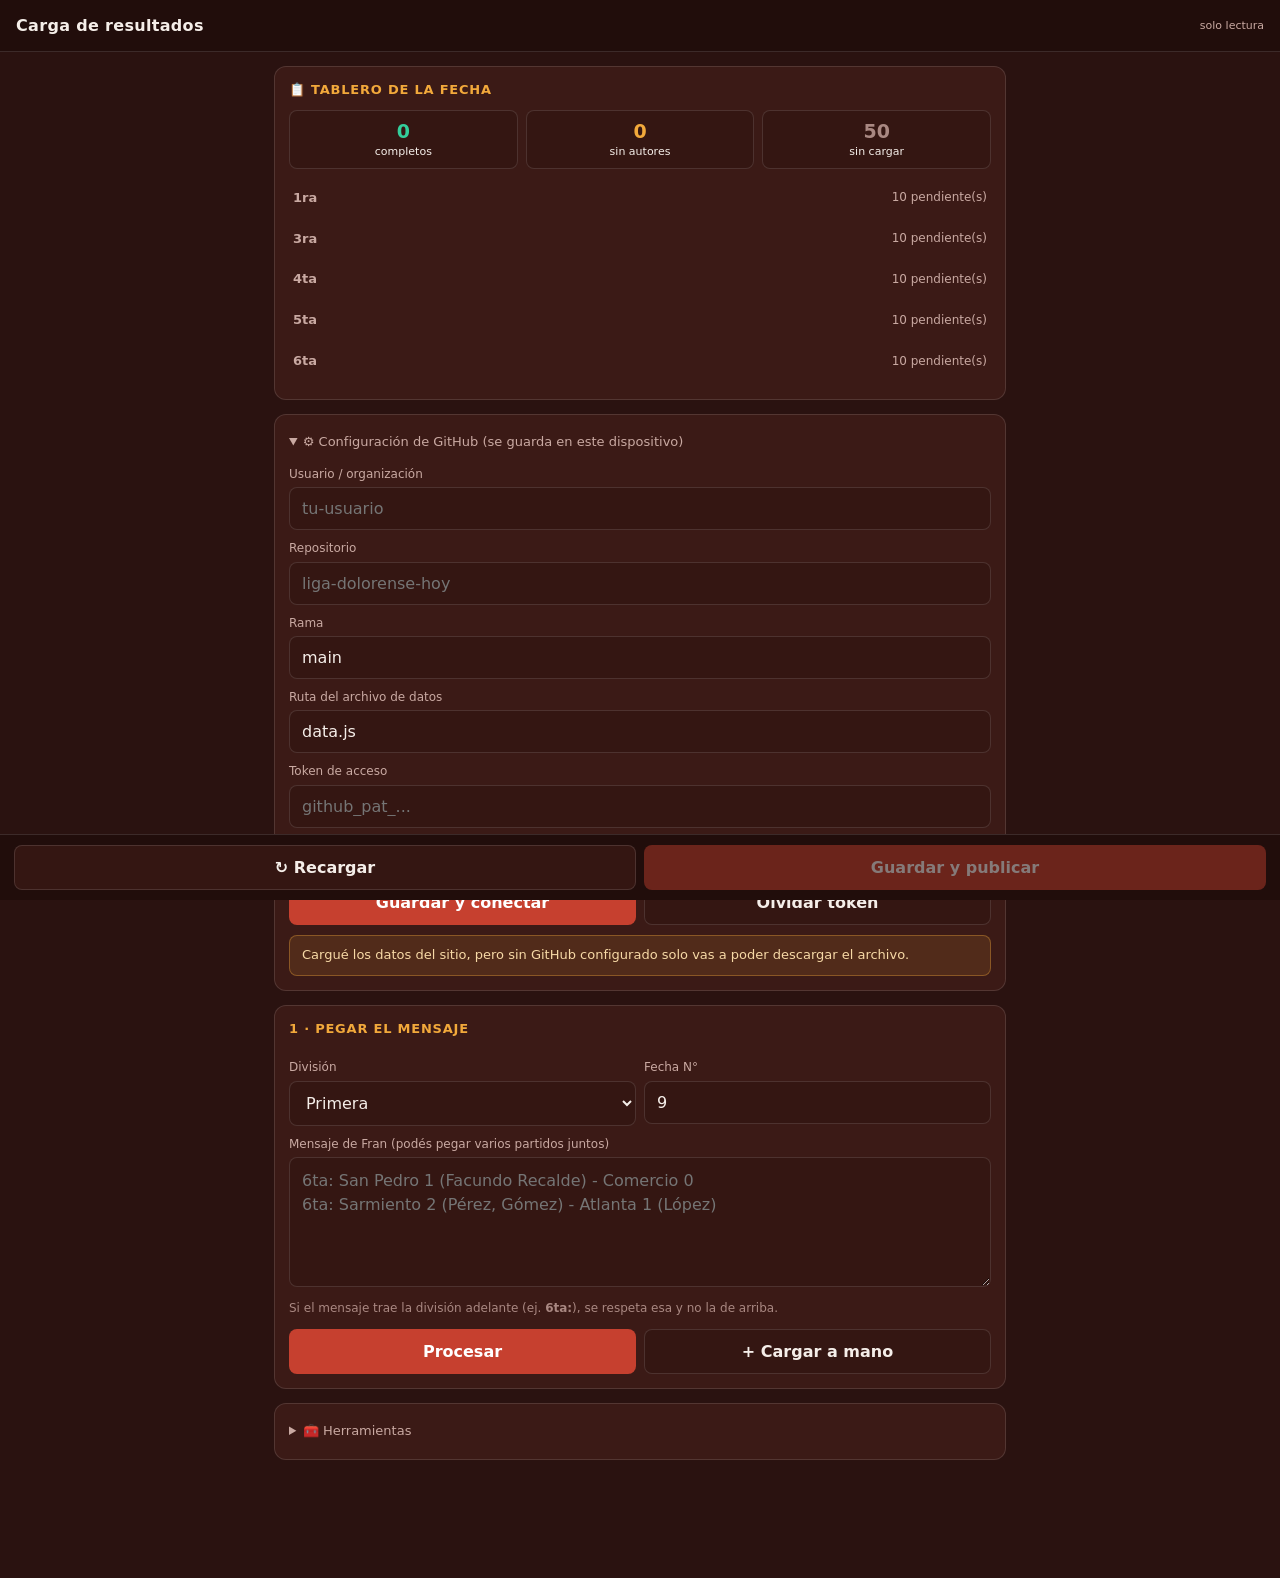
==== commit 1b9136cf: "Add files via upload" ====
--- a/carga.html
+++ b/carga.html
@@ -161,14 +161,15 @@
     <details>
       <summary>🧰 Herramientas</summary>
 
-      <div class="hint" style="margin:10px 0">Corregir un nombre de jugador ya cargado — se corrige de una en <b>todos</b> los partidos donde aparece, sin importar la fecha.</div>
+      <div class="hint" style="margin:10px 0">Corregir un nombre de jugador ya cargado — se corrige de una en <b>todos</b> los partidos donde aparece, sin importar la fecha. Podés corregir varios nombres seguidos; se publican todos juntos con el botón de abajo de la página.</div>
+      <div id="cn-contador"></div>
       <label>Club</label>
       <select id="cn-club" onchange="cargarNombresDelClub()"><option value="">— elegir club —</option></select>
       <label>Nombre actual (el que está mal)</label>
       <select id="cn-actual"><option value="">— elegí primero el club —</option></select>
       <label>Nombre correcto</label>
       <input id="cn-nuevo" placeholder="Ej: Facundo Recalde">
-      <button class="gold" style="width:100%;margin-top:10px" onclick="corregirNombre()">Corregir en todos los partidos y publicar</button>
+      <button class="gold" style="width:100%;margin-top:10px" onclick="corregirNombre()">Corregir este nombre</button>
       <div id="cn-aviso"></div>
 
       <hr style="border:none;border-top:1px solid var(--border);margin:16px 0">
@@ -419,9 +420,23 @@
     ((p.local===ref.local&&p.visitante===ref.visitante)||(p.local===ref.visitante&&p.visitante===ref.local));
 }
 
+// Guarda qué categorías están desplegadas, para que un redibujado no las cierre.
+// Arranca vacío: todas cerradas hasta que las abras vos.
+let divisionesAbiertas = new Set();
+
+function capturarDivisionesAbiertas(){
+  const cont = document.getElementById('tablero-divisiones');
+  if(!cont || !cont.children.length) return; // primer render: respetamos lo que ya haya
+  divisionesAbiertas = new Set();
+  [...cont.querySelectorAll('.tablero-div')].forEach(d=>{
+    if(d.open && d.dataset.division) divisionesAbiertas.add(d.dataset.division);
+  });
+}
+
 function pintarTablero(){
   const sec = document.getElementById('sec-tablero');
   if(!DATA || !DATA.fixture){ sec.classList.add('oculto'); return; }
+  capturarDivisionesAbiertas();
   const fecha = parseInt(document.getElementById('in-fecha').value,10) || 1;
   const conteo = { vacio:0, incompleto:0, completo:0, suspendido:0 };
   const porDivision = {};
@@ -475,8 +490,11 @@
         <span class="tablero-cta ${f.estado==='completo'?'ok':''}">${f.estado==='completo' ? '✓' : (f.estado==='vacio'?'Cargar ›':'Completar ›')}</span>
       </div>`;
     }).join('');
+    // Queda abierta si vos la abriste, o si adentro está el partido que estás cargando ahora.
+    const tieneElAbierto = tableroAbierto && tableroAbierto.division === division;
+    const abierta = divisionesAbiertas.has(division) || tieneElAbierto;
     return `
-    <details class="tablero-div" ${division==='Primera' ? 'open' : ''}>
+    <details class="tablero-div" data-division="${esc(division)}" ${abierta ? 'open' : ''}>
       <summary>${division==='Primera'?'1ra':division} <span class="cnt">${faltan>0?faltan+' pendiente(s)':'✓ completo'}</span></summary>
       ${filasHtml}
     </details>`;
@@ -592,7 +610,7 @@
       : '';
   }
   cont.innerHTML = visibles.map(({p,i})=>renderPartidoCard(p,i)).join('');
-  document.getElementById('btn-guardar').disabled = PENDIENTES.length===0 || !cfg().token;
+  actualizarBotonPublicar();
   guardarBorrador();
 }
 function setNota(i, val){ PENDIENTES[i].nota = val; guardarBorrador(); }
@@ -767,6 +785,8 @@
     ? '<option value="">— elegir nombre —</option>' + nombres.map(n=>`<option value="${esc(n)}">${esc(n)}</option>`).join('')
     : '<option value="">Este club todavía no tiene goleadores cargados</option>';
 }
+let correccionesPendientes = 0;
+
 function corregirNombre(){
   const club = document.getElementById('cn-club').value;
   const actual = document.getElementById('cn-actual').value;
@@ -786,12 +806,24 @@
   });
 
   if(cambios === 0){ avisar('cn-aviso','warn','No encontré ese nombre en ningún partido de ese club.'); return; }
-  if(!confirm(`Se va a corregir "${actual}" → "${nuevo}" en ${cambios} gol(es) de ${club}, en todas las fechas, y se publica ahora mismo.\n\n¿Confirmás?`)) return;
-
+
+  correccionesPendientes++;
   document.getElementById('cn-actual').value = '';
   document.getElementById('cn-nuevo').value = '';
-  avisar('cn-aviso','ok', `Corrigiendo ${cambios} gol(es) y publicando…`);
-  guardarEnGitHub();
+  cargarNombresDelClub(); // refresca la lista de nombres del club con el cambio ya aplicado
+  avisar('cn-aviso','ok',
+    `✅ "${esc(actual)}" → "${esc(nuevo)}" corregido en ${cambios} gol(es). Todavía NO está publicado — corregí lo que necesites y publicá una sola vez con el botón de abajo.`);
+  actualizarBotonPublicar();
+}
+
+function actualizarBotonPublicar(){
+  document.getElementById('btn-guardar').disabled = (PENDIENTES.length===0 && correccionesPendientes===0) || !cfg().token;
+  const cont = document.getElementById('cn-contador');
+  if(cont){
+    cont.innerHTML = correccionesPendientes
+      ? `<div class="borrador-aviso">✏️ ${correccionesPendientes} corrección(es) de nombre sin publicar todavía</div>`
+      : '';
+  }
 }
 
 function nuevoTorneo(){
@@ -831,7 +863,7 @@
   PENDIENTES = [];
   pintar();
   avisar('cfg-aviso','ok','Listo. Ahora tocá <b>Guardar y publicar</b> para que quede en la web.');
-  document.getElementById('btn-guardar').disabled = !cfg().token;
+  actualizarBotonPublicar();
 }
 function descargarData(){
   if(!DATA) return;
@@ -948,18 +980,20 @@
     if(!r.ok){ const t=await r.text(); throw new Error('HTTP '+r.status+' '+t.slice(0,120)); }
     const j=await r.json(); SHA=j.content.sha;
     borrarBorrador();
+    correccionesPendientes = 0;
     avisar('revision-avisos','ok','✅ Guardado. En un minuto queda publicado en la web.');
     pintarSuspendidos();
     pintar();
   }catch(e){
-    // Falló: restauramos todo como estaba, nada se pierde.
+    // Falló: restauramos todo como estaba, nada se pierde (incluidas las correcciones de nombre).
     DATA = dataOriginal;
     PENDIENTES = pendientesOriginales;
     guardarBorrador();
     avisar('revision-avisos','err','No se pudo guardar (nada se perdió, podés reintentar): '+e.message);
     pintar();
   }finally{
-    btn.textContent='Guardar y publicar'; btn.disabled=PENDIENTES.length===0 && !DATA;
+    btn.textContent='Guardar y publicar';
+    actualizarBotonPublicar();
   }
 }
 
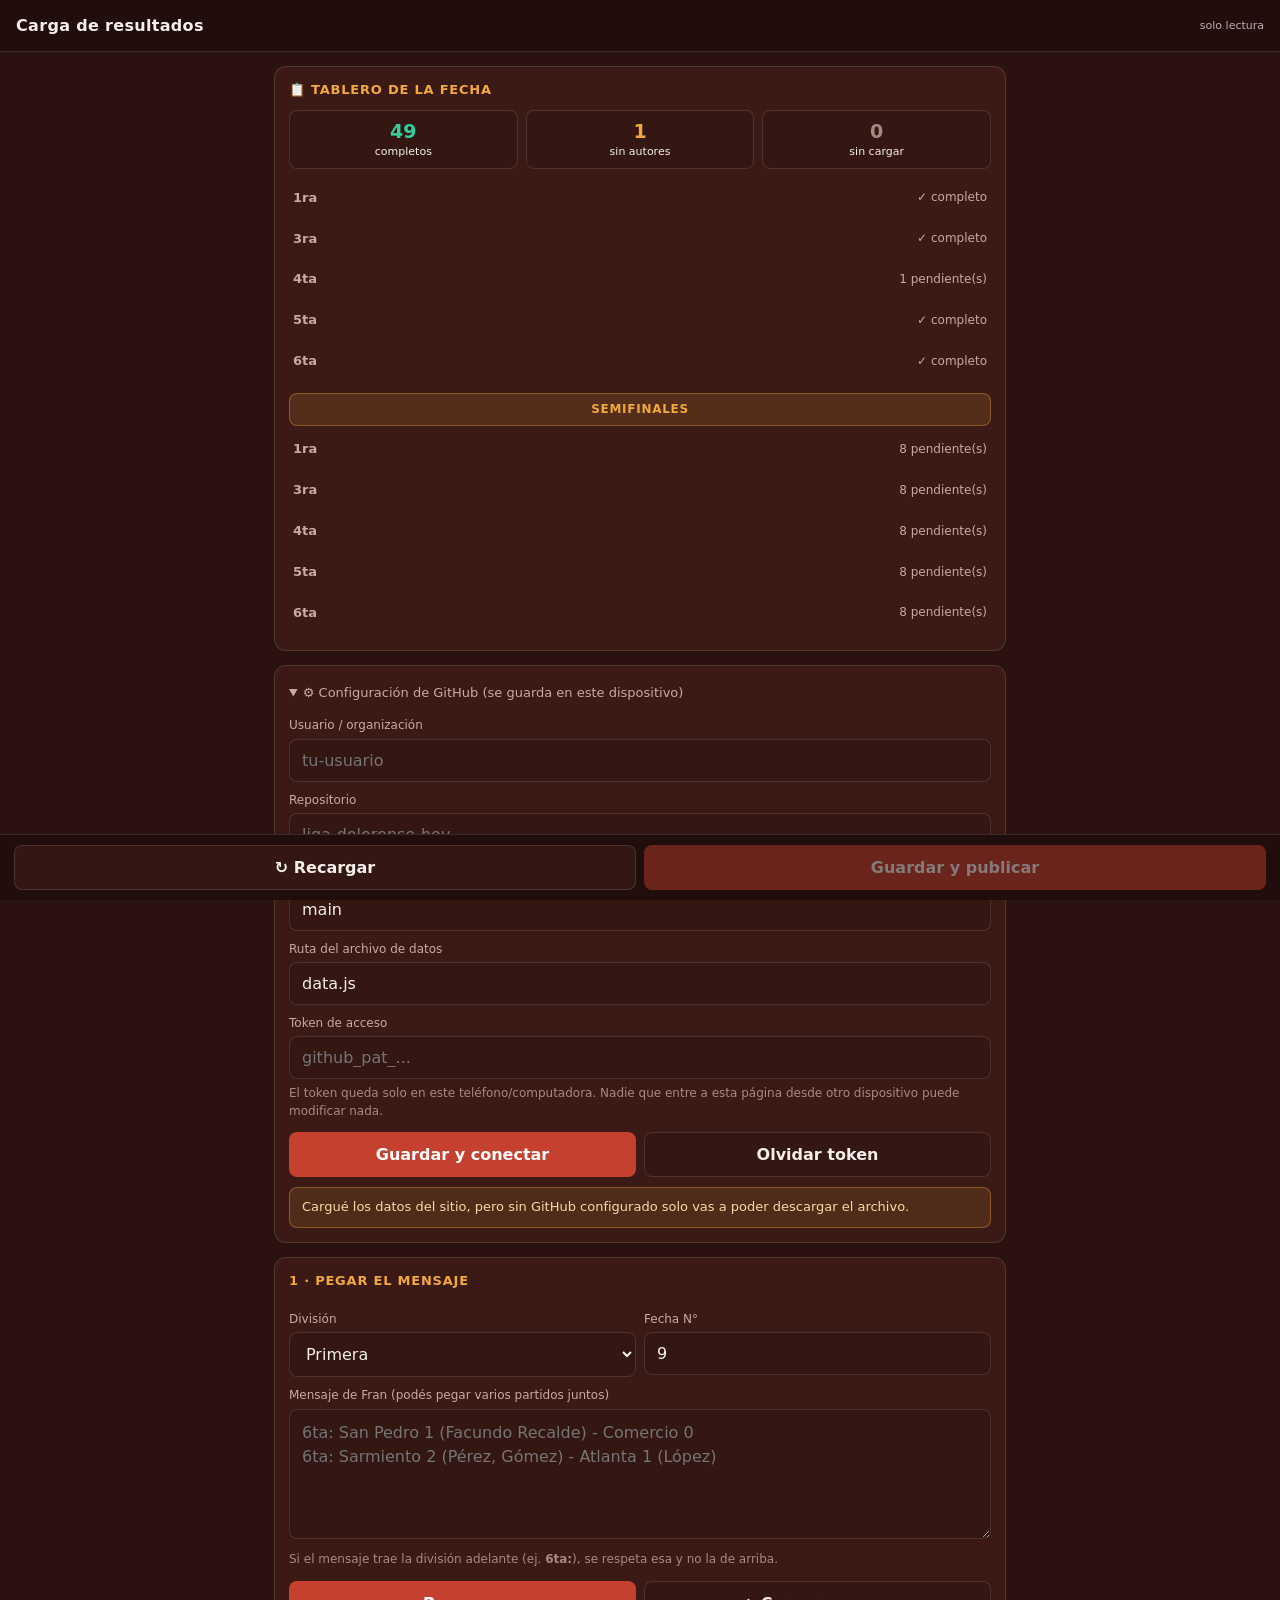
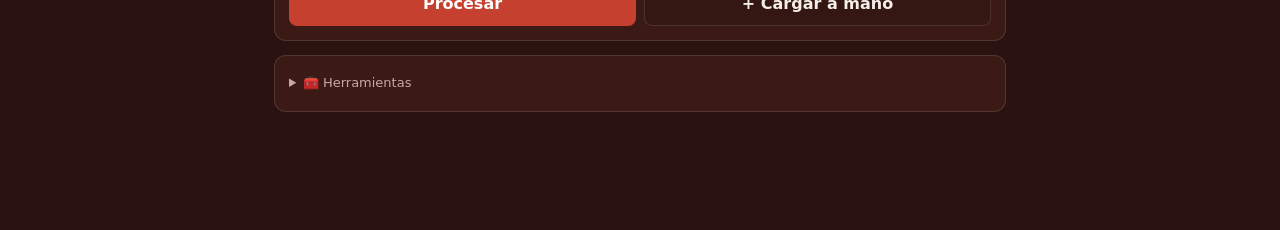
==== commit 027800b4: "Add files via upload" ====
--- a/carga.html
+++ b/carga.html
@@ -6,6 +6,9 @@
 <meta name="robots" content="noindex, nofollow">
 <title>Carga · Liga Dolorense Hoy</title>
 <style>
+.tablero-playoff-label{margin:14px 0 6px;padding:7px 12px;border-radius:8px;
+  background:rgba(242,169,59,.14);border:1px solid rgba(242,169,59,.35);
+  color:#F2A93B;font-size:12px;font-weight:700;letter-spacing:.06em;text-transform:uppercase;text-align:center;}
 :root{
   --bg:#2A1210; --bg-alt:#341612; --panel:#3B1A16; --header:#210D0B;
   --border:rgba(255,255,255,.12); --text:#F5EEE9; --muted:#C9A9A2; --dim:#A98882;
@@ -92,6 +95,7 @@
     <h2>📋 Tablero de la fecha</h2>
     <div id="tablero-resumen"></div>
     <div id="tablero-divisiones"></div>
+    <div id="tablero-playoff"></div>
   </section>
 
   <!-- ============ CONFIGURACIÓN ============ -->
@@ -416,8 +420,56 @@
 let tableroAbierto = null; // {division, local, visitante} del partido desplegado ahora, o null
 
 function esElMismoPartido(p, ref){
-  return p.division===ref.division &&
-    ((p.local===ref.local&&p.visitante===ref.visitante)||(p.local===ref.visitante&&p.visitante===ref.local));
+  if(p.division!==ref.division) return false;
+  // En play off la ida y la vuelta son el mismo par invertido: no alcanza con
+  // mirar los equipos, hay que mirar la serie y el tramo.
+  if(p.leg || ref.leg){
+    return (p.leg||'')===(ref.leg||'') && (p.serie||'')===(ref.serie||'') && (p.cat||'')===(ref.cat||'');
+  }
+  return (p.local===ref.local&&p.visitante===ref.visitante)||(p.local===ref.visitante&&p.visitante===ref.local);
+}
+
+/* ============================================================
+   PLAY OFF: las semifinales ya estan en DATA.matches con
+   fecha 'SEMIFINALES', serie y leg. Se cargan igual que
+   cualquier partido, pero se buscan por serie + tramo.
+   ============================================================ */
+function partidosPlayoff(){
+  return (DATA.matches||[]).filter(m=>m.fecha==='SEMIFINALES');
+}
+function hayPlayoff(){ return partidosPlayoff().length>0; }
+
+function buscarPlayoff(division, cat, serie, leg){
+  const ref = { division, cat, serie, leg };
+  const enPend = PENDIENTES.find(p=>p.fase==='playoff' && esElMismoPartido(p, ref));
+  if(enPend) return { origen:'borrador', p: enPend };
+  const m = partidosPlayoff().find(m=>m.division===division && m.categoria===cat &&
+    m.serie===serie && m.leg===leg);
+  // Si todavia no tiene resultado es un partido programado, no uno cargado.
+  if(m && m.golesLocal!==null && m.golesLocal!==undefined) return { origen:'publicado', p: m };
+  return null;
+}
+
+function cargarDesdePlayoff(division, cat, serie, leg){
+  const prog = partidosPlayoff().find(m=>m.division===division && m.categoria===cat &&
+    m.serie===serie && m.leg===leg);
+  if(!prog) return;
+  const ref = { division, cat, serie, leg };
+  const ya = PENDIENTES.find(p=>p.fase==='playoff' && esElMismoPartido(p, ref));
+  if(!ya){
+    const previo = (prog.golesLocal!==null && prog.golesLocal!==undefined);
+    PENDIENTES.push({
+      fase:'playoff', division, cat, serie, leg,
+      local: prog.local, visitante: prog.visitante,
+      golesLocal: previo ? prog.golesLocal : 0,
+      golesVisitante: previo ? prog.golesVisitante : 0,
+      goleadoresLocal: previo ? (prog.goleadoresLocal||[]).slice() : [],
+      goleadoresVisitante: previo ? (prog.goleadoresVisitante||[]).slice() : [],
+      nota: prog.nota || '', suspendido: prog.estado==='suspendido',
+    });
+  }
+  tableroAbierto = { division, cat, serie, leg };
+  pintar();
 }
 
 // Guarda qué categorías están desplegadas, para que un redibujado no las cierre.
@@ -499,6 +551,73 @@
       ${filasHtml}
     </details>`;
   }).join('');
+
+  pintarPlayoff();
+}
+
+// Bloque aparte del tablero: las semifinales, con su ida y su vuelta.
+function pintarPlayoff(){
+  const cont = document.getElementById('tablero-playoff');
+  if(!cont) return;
+  if(!hayPlayoff()){ cont.innerHTML=''; return; }
+
+  const html = DIVISIONES_TABLERO.map(division=>{
+    const propios = partidosPlayoff().filter(m=>m.division===division);
+    if(!propios.length) return '';
+    let faltan = 0;
+    const filas = [];
+    ['A','B'].forEach(cat=>{
+      const series = [...new Set(propios.filter(m=>m.categoria===cat).map(m=>m.serie))].sort();
+      series.forEach(serie=>{
+        ['ida','vuelta'].forEach(leg=>{
+          const prog = propios.find(m=>m.categoria===cat && m.serie===serie && m.leg===leg);
+          if(!prog) return;
+          const hallazgo = buscarPlayoff(division, cat, serie, leg);
+          const estado = estadoDe(hallazgo);
+          if(estado==='vacio'||estado==='incompleto') faltan++;
+          const p = hallazgo ? hallazgo.p : prog;
+          const abierto = tableroAbierto && tableroAbierto.serie===serie &&
+            tableroAbierto.leg===leg && tableroAbierto.division===division &&
+            tableroAbierto.cat===cat;
+          const etiqueta = `${serie.replace('SEMIFINAL','SF')} ${leg==='ida'?'IDA':'VTA'}`;
+          if(abierto){
+            const idx = PENDIENTES.findIndex(x=>x.fase==='playoff' &&
+              esElMismoPartido(x,{division,cat,serie,leg}));
+            const card = idx>=0 ? renderPartidoCard(PENDIENTES[idx], idx) : '';
+            filas.push(`
+            <div class="tablero-fila-abierta">
+              <div class="tablero-fila activa" onclick="cerrarTablero()">
+                <span class="dot dot-${estado}"></span>
+                <span class="equipos">${esc(p.local)} vs ${esc(p.visitante)}
+                  <span class="cat-tag">(${cat} · ${etiqueta})</span></span>
+                <span class="tablero-cta">▲ Cerrar</span>
+              </div>
+              ${card}
+            </div>`);
+          } else {
+            filas.push(`
+            <div class="tablero-fila" onclick="cargarDesdePlayoff('${esc(division)}','${cat}','${esc(serie)}','${leg}')">
+              <span class="dot dot-${estado}"></span>
+              <span class="equipos">${esc(p.local)} vs ${esc(p.visitante)}
+                <span class="cat-tag">(${cat} · ${etiqueta})</span></span>
+              <span class="tablero-cta ${estado==='completo'?'ok':''}">${estado==='completo'?'✓':(estado==='vacio'?'Cargar ›':'Completar ›')}</span>
+            </div>`);
+          }
+        });
+      });
+    });
+    const clave = 'playoff-'+division;
+    const tieneElAbierto = tableroAbierto && tableroAbierto.serie &&
+      tableroAbierto.division===division;
+    const abierta = divisionesAbiertas.has(clave) || tieneElAbierto;
+    return `
+    <details class="tablero-div" data-division="${esc(clave)}" ${abierta?'open':''}>
+      <summary>${division==='Primera'?'1ra':division} <span class="cnt">${faltan>0?faltan+' pendiente(s)':'✓ completo'}</span></summary>
+      ${filas.join('')}
+    </details>`;
+  }).join('');
+
+  cont.innerHTML = `<div class="tablero-playoff-label">Semifinales</div>` + html;
 }
 
 // Abre (o cierra, si ya estaba abierto) el desplegable de este partido, ahí mismo en el tablero.
@@ -691,6 +810,26 @@
   const fecha = parseInt(document.getElementById('in-fecha').value,10);
   PENDIENTES.forEach(p=>{
     const cat = categoriaDe(p.local);
+    if(p.fase==='playoff'){
+      // El partido ya existe (con su horario y su serie): se completa, no se crea.
+      const m = DATA.matches.find(x=>x.fecha==='SEMIFINALES' && x.division===p.division &&
+        x.categoria===p.cat && x.serie===p.serie && x.leg===p.leg);
+      if(m){
+        m.local = p.local; m.visitante = p.visitante;
+        if(p.suspendido){
+          m.golesLocal = null; m.golesVisitante = null;
+          m.goleadoresLocal = []; m.goleadoresVisitante = [];
+          m.estado = 'suspendido';
+        } else {
+          m.golesLocal = p.golesLocal; m.golesVisitante = p.golesVisitante;
+          m.goleadoresLocal = p.goleadoresLocal.map(n=>resolverJugador(n,p.local).nombre);
+          m.goleadoresVisitante = p.goleadoresVisitante.map(n=>resolverJugador(n,p.visitante).nombre);
+          delete m.estado;
+        }
+        if(p.nota && p.nota.trim()) m.nota = p.nota.trim(); else delete m.nota;
+      }
+      return;
+    }
     // sacar duplicado previo
     DATA.matches = DATA.matches.filter(m=>!(m.division===p.division && m.fecha===fecha &&
       ((m.local===p.local&&m.visitante===p.visitante)||(m.local===p.visitante&&m.visitante===p.local))));
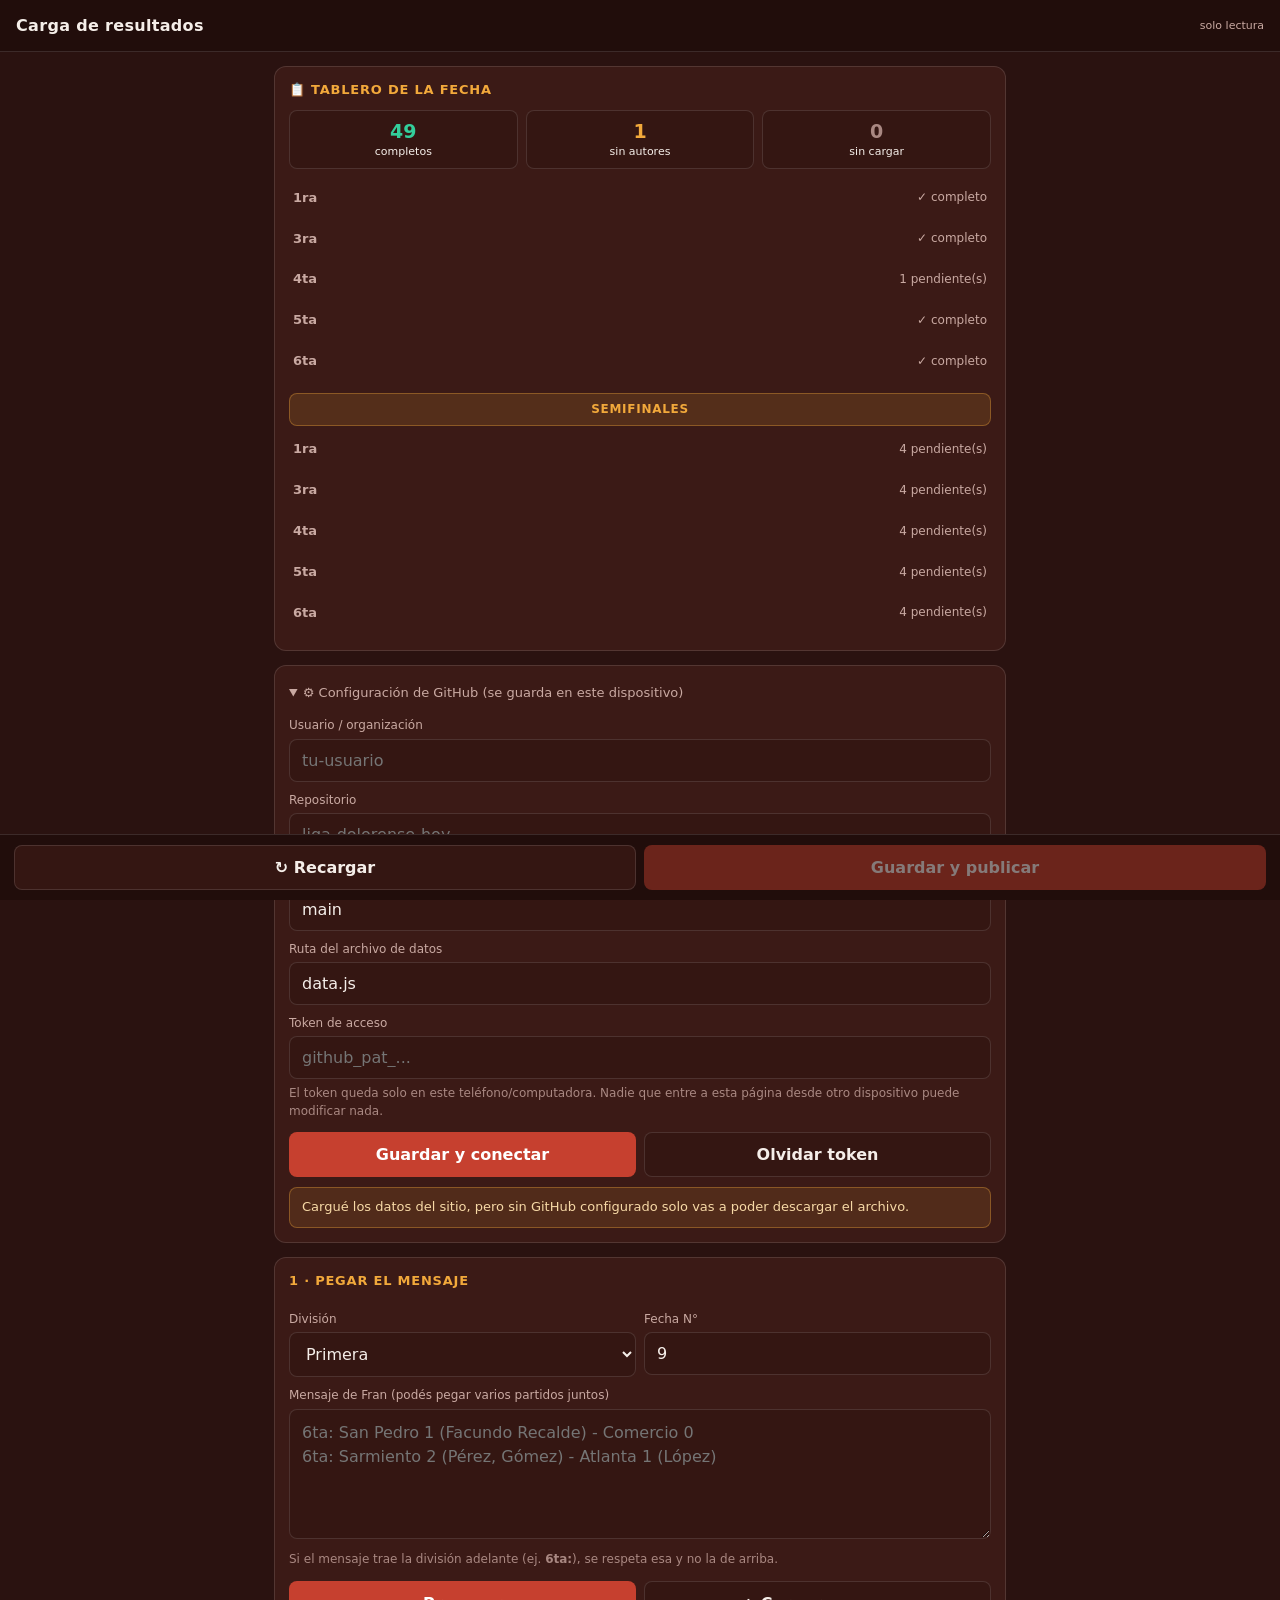
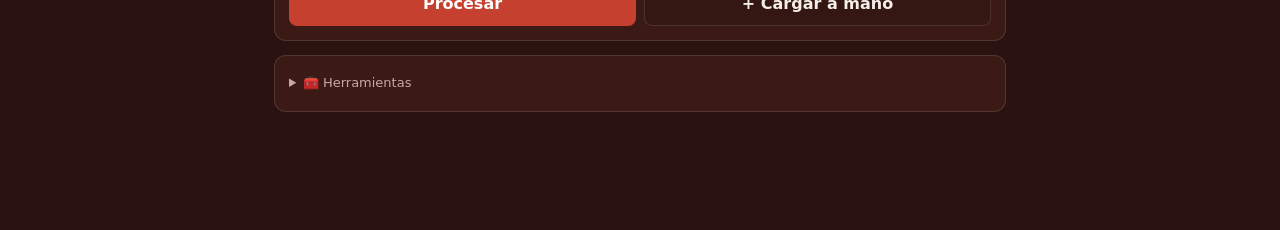
==== commit 08741119: "Add files via upload" ====
--- a/carga.html
+++ b/carga.html
@@ -6,6 +6,11 @@
 <meta name="robots" content="noindex, nofollow">
 <title>Carga · Liga Dolorense Hoy</title>
 <style>
+.penales{margin:2px 0 8px;padding:8px 10px;border-radius:8px;
+  border:1px dashed rgba(242,169,59,.4);background:rgba(242,169,59,.06);}
+.penales-label{display:block;font-size:11px;color:#F7D9A6;margin-bottom:6px;}
+.penales-fila{display:grid;grid-template-columns:1fr 18px 1fr;gap:8px;align-items:center;}
+.penales-guion{text-align:center;opacity:.6;}
 .tablero-playoff-label{margin:14px 0 6px;padding:7px 12px;border-radius:8px;
   background:rgba(242,169,59,.14);border:1px solid rgba(242,169,59,.35);
   color:#F2A93B;font-size:12px;font-weight:700;letter-spacing:.06em;text-transform:uppercase;text-align:center;}
@@ -465,6 +470,8 @@
       golesVisitante: previo ? prog.golesVisitante : 0,
       goleadoresLocal: previo ? (prog.goleadoresLocal||[]).slice() : [],
       goleadoresVisitante: previo ? (prog.goleadoresVisitante||[]).slice() : [],
+      penalesLocal: (prog.penales && prog.penales.local !== undefined) ? prog.penales.local : '',
+      penalesVisitante: (prog.penales && prog.penales.visitante !== undefined) ? prog.penales.visitante : '',
       nota: prog.nota || '', suspendido: prog.estado==='suspendido',
     });
   }
@@ -686,6 +693,21 @@
     <input placeholder="Goleadores del visitante (separados por coma)" value="${esc(p.goleadoresVisitante.join(', '))}"
            onchange="setGoleadores(${i},'goleadoresVisitante',this.value)">
     <div class="chips">${chipsDe(p.goleadoresVisitante,p.visitante)}</div>`;
+  // Los penales se definen en la vuelta: solo ahi se ofrecen los campos.
+  const esVueltaPlayoff = p.fase === 'playoff' && p.leg !== 'ida';
+  const camposPenales = (esVueltaPlayoff && !p.suspendido) ? `
+    <div class="penales">
+      <span class="penales-label">Penales — completar solo si el global terminó empatado</span>
+      <div class="penales-fila">
+        <input type="number" min="0" inputmode="numeric" placeholder="${esc(p.local||'Local')}"
+               value="${p.penalesLocal===0||p.penalesLocal ? p.penalesLocal : ''}"
+               onchange="setCampo(${i},'penalesLocal',this.value)">
+        <span class="penales-guion">—</span>
+        <input type="number" min="0" inputmode="numeric" placeholder="${esc(p.visitante||'Visitante')}"
+               value="${p.penalesVisitante===0||p.penalesVisitante ? p.penalesVisitante : ''}"
+               onchange="setCampo(${i},'penalesVisitante',this.value)">
+      </div>
+    </div>` : '';
   const clubesSuspendido = p.suspendido ? `
     <div class="lado">
       <select onchange="setCampo(${i},'local',this.value)">${optsEquipos(p.local)}</select>
@@ -703,6 +725,7 @@
     </div>
     ${clubesSuspendido}
     ${camposResultado}
+    ${camposPenales}
     <button class="btn-suspender ${p.suspendido?'activo':''}" onclick="toggleSuspendido(${i})">
       ${p.suspendido ? '🚩 Marcado como suspendido/reprogramado — tocá para deshacer' : 'Marcar como suspendido / reprogramado'}
     </button>
@@ -763,7 +786,12 @@
   return a.map(([t,m])=>`<div class="aviso ${t}">${m}</div>`).join('');
 }
 function setCampo(i,campo,val){
-  PENDIENTES[i][campo] = (campo==='golesLocal'||campo==='golesVisitante') ? (parseInt(val,10)||0) : val;
+  const esNumero = campo==='golesLocal' || campo==='golesVisitante';
+  const esPenal  = campo==='penalesLocal' || campo==='penalesVisitante';
+  // En penales, vacio significa que NO hubo definicion por penales.
+  PENDIENTES[i][campo] = esNumero ? (parseInt(val,10)||0)
+                       : esPenal  ? (String(val).trim()==='' ? '' : (parseInt(val,10)||0))
+                       : val;
   // aprender alias de club
   if(campo==='local' && PENDIENTES[i].localTexto) ALIAS[norm(PENDIENTES[i].localTexto)]=val;
   if(campo==='visitante' && PENDIENTES[i].visitanteTexto) ALIAS[norm(PENDIENTES[i].visitanteTexto)]=val;
@@ -825,6 +853,12 @@
           m.goleadoresLocal = p.goleadoresLocal.map(n=>resolverJugador(n,p.local).nombre);
           m.goleadoresVisitante = p.goleadoresVisitante.map(n=>resolverJugador(n,p.visitante).nombre);
           delete m.estado;
+          const pl = p.penalesLocal, pv = p.penalesVisitante;
+          if(pl!=='' && pl!==null && pl!==undefined && pv!=='' && pv!==null && pv!==undefined){
+            m.penales = { local: Number(pl), visitante: Number(pv) };
+          } else {
+            delete m.penales;
+          }
         }
         if(p.nota && p.nota.trim()) m.nota = p.nota.trim(); else delete m.nota;
       }
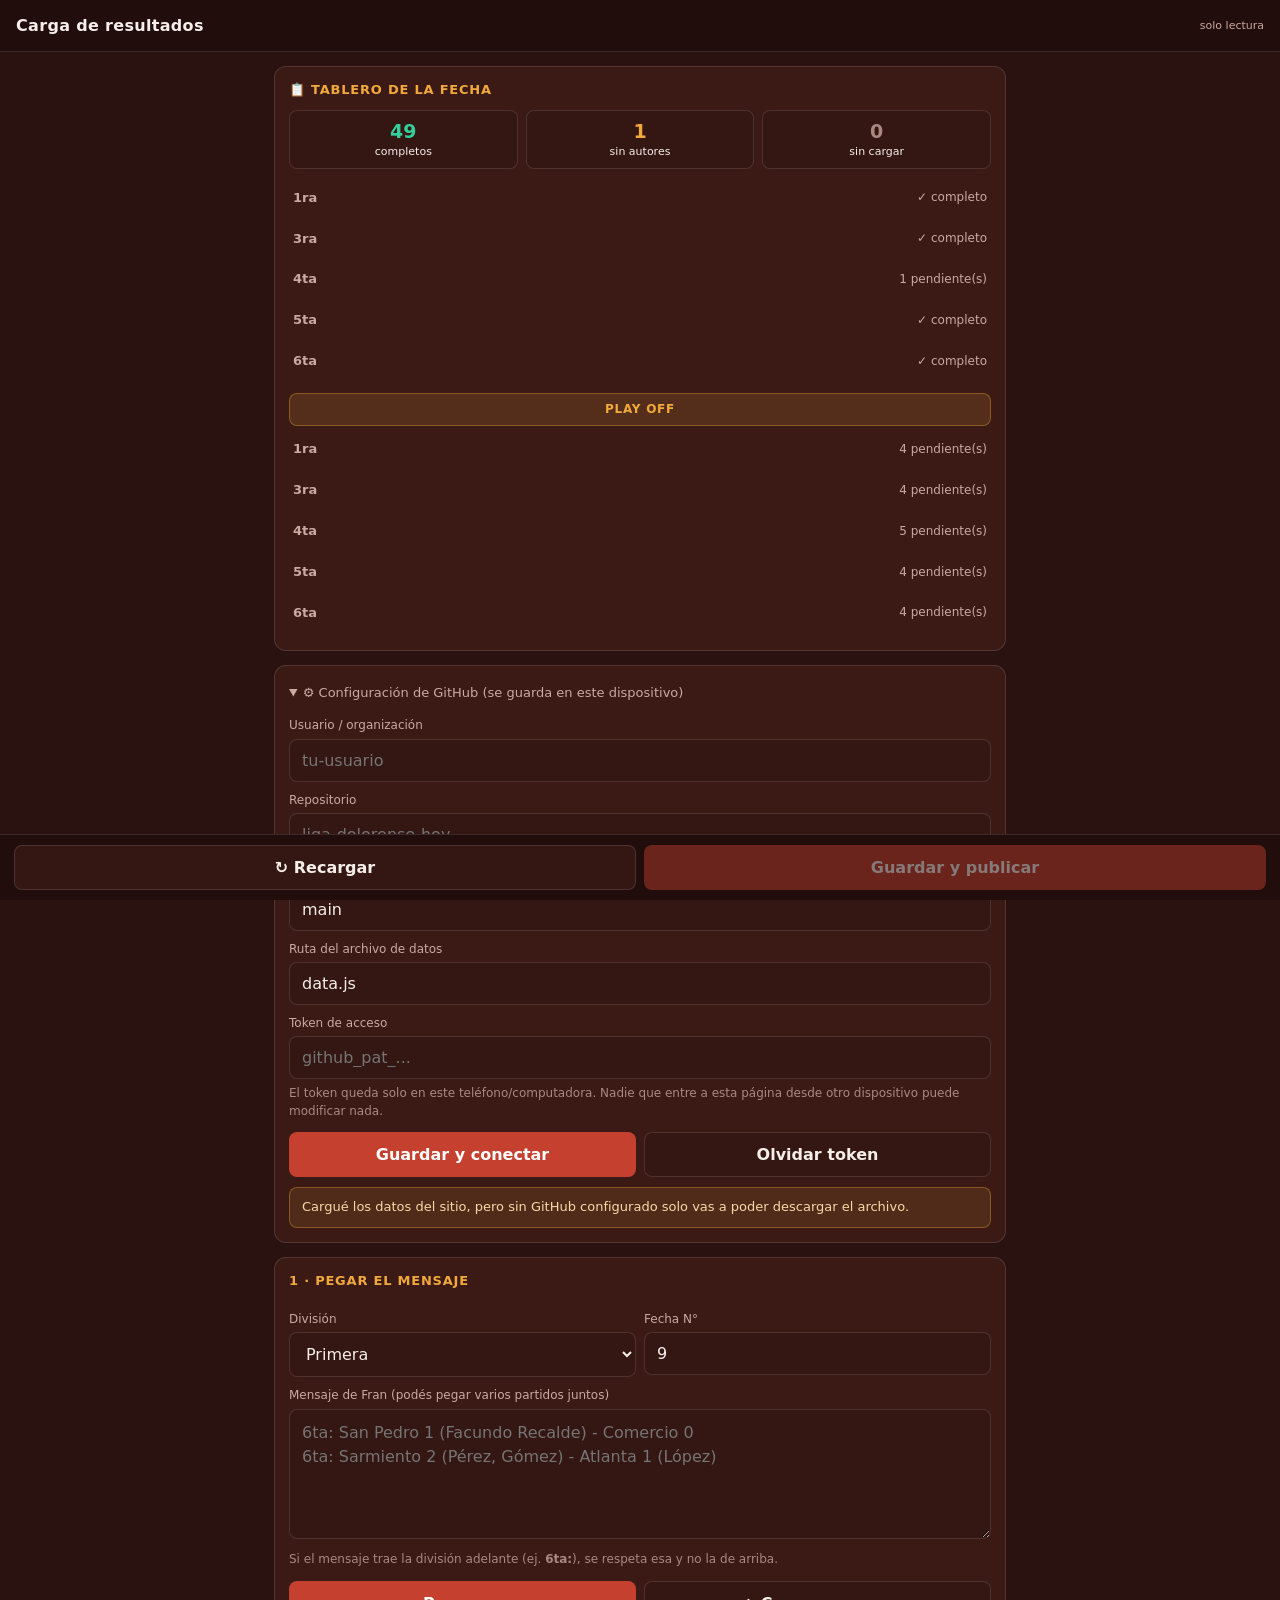
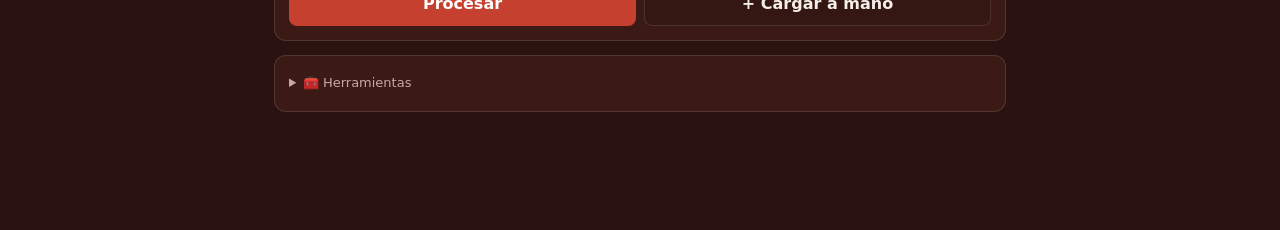
==== commit 8492fe45: "Add files via upload" ====
--- a/carga.html
+++ b/carga.html
@@ -440,7 +440,7 @@
    cualquier partido, pero se buscan por serie + tramo.
    ============================================================ */
 function partidosPlayoff(){
-  return (DATA.matches||[]).filter(m=>m.fecha==='SEMIFINALES');
+  return (DATA.matches||[]).filter(m=>m.fecha==='SEMIFINALES' || m.fecha==='FINAL');
 }
 function hayPlayoff(){ return partidosPlayoff().length>0; }
 
@@ -464,7 +464,7 @@
   if(!ya){
     const previo = (prog.golesLocal!==null && prog.golesLocal!==undefined);
     PENDIENTES.push({
-      fase:'playoff', division, cat, serie, leg,
+      fase:'playoff', fechaPO: prog.fecha, division, cat, serie, leg,
       local: prog.local, visitante: prog.visitante,
       golesLocal: previo ? prog.golesLocal : 0,
       golesVisitante: previo ? prog.golesVisitante : 0,
@@ -624,7 +624,7 @@
     </details>`;
   }).join('');
 
-  cont.innerHTML = `<div class="tablero-playoff-label">Semifinales</div>` + html;
+  cont.innerHTML = `<div class="tablero-playoff-label">Play off</div>` + html;
 }
 
 // Abre (o cierra, si ya estaba abierto) el desplegable de este partido, ahí mismo en el tablero.
@@ -840,7 +840,8 @@
     const cat = categoriaDe(p.local);
     if(p.fase==='playoff'){
       // El partido ya existe (con su horario y su serie): se completa, no se crea.
-      const m = DATA.matches.find(x=>x.fecha==='SEMIFINALES' && x.division===p.division &&
+      // La fase viaja en el pendiente: sirve igual para semifinales y final.
+      const m = DATA.matches.find(x=>x.fecha===(p.fechaPO||'SEMIFINALES') && x.division===p.division &&
         x.categoria===p.cat && x.serie===p.serie && x.leg===p.leg);
       if(m){
         m.local = p.local; m.visitante = p.visitante;
